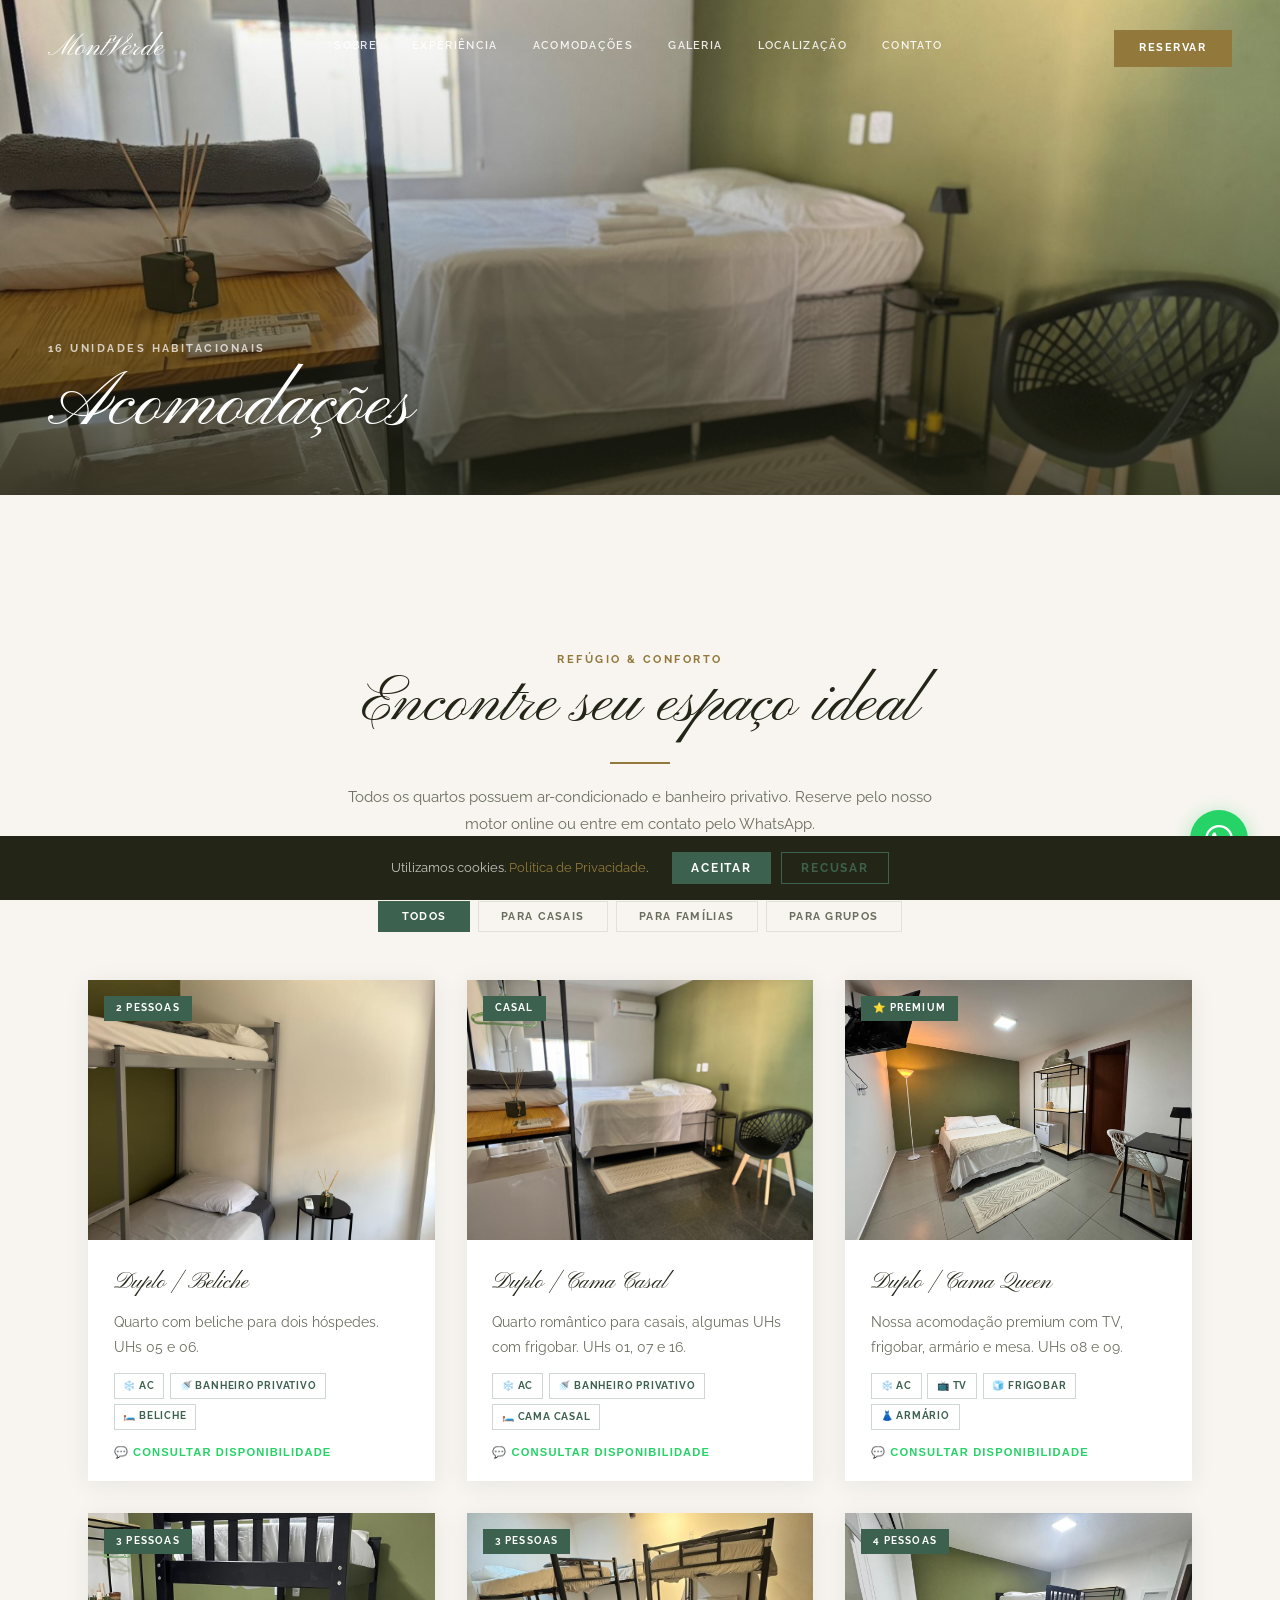
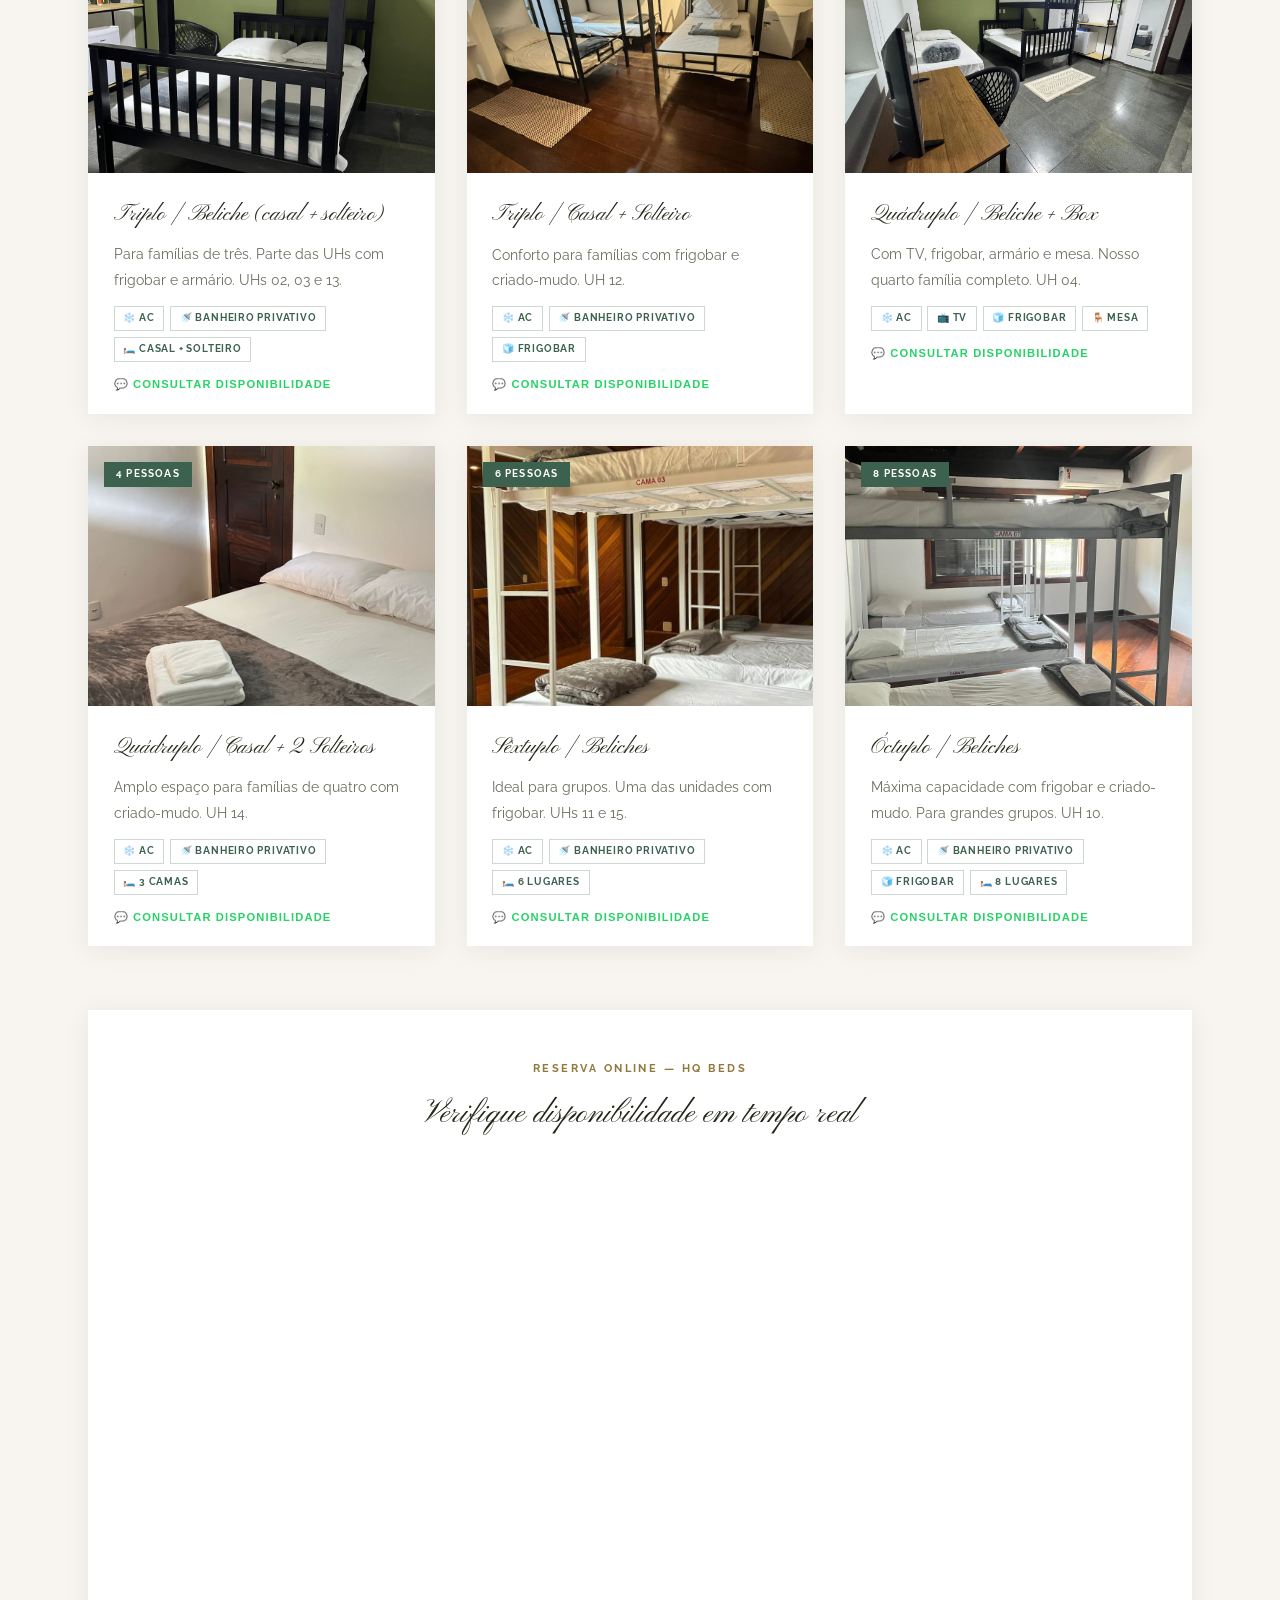
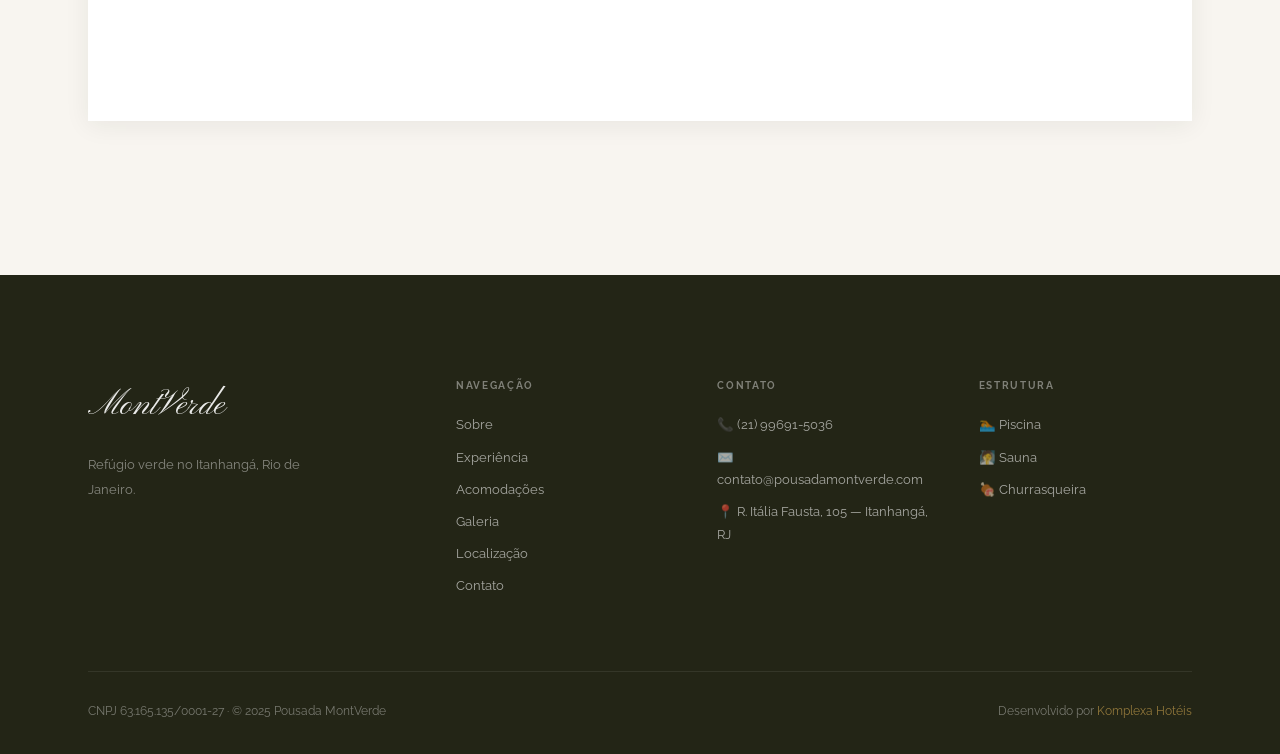
==== acomodacoes/index.html @ 10636550 "Add files via upload" ====
<!DOCTYPE html>
<html lang="pt-BR">
<head>
<meta charset="UTF-8">
<meta name="viewport" content="width=device-width, initial-scale=1.0">
<title>Acomodações — Pousada MontVerde | Itanhangá, Rio de Janeiro</title>
<meta name="description" content="16 unidades habitacionais na Pousada MontVerde: quartos para casais, famílias e grupos no Itanhangá, Rio de Janeiro.">
<script>(function(w,d,s,l,i){w[l]=w[l]||[];w[l].push({'gtm.start':new Date().getTime(),event:'gtm.js'});var f=d.getElementsByTagName(s)[0],j=d.createElement(s),dl=l!='dataLayer'?'&l='+l:'';j.async=true;j.src='https://www.googletagmanager.com/gtm.js?id='+i+dl;f.parentNode.insertBefore(j,f);})(window,document,'script','dataLayer','GTM-MXDKKWH3');</script>
<link rel="preconnect" href="https://fonts.googleapis.com">
<link href="https://fonts.googleapis.com/css2?family=Pinyon+Script&family=Raleway:wght@300;400;500;600;700&display=swap" rel="stylesheet">
<link rel="stylesheet" href="../assets/css/style.css">
</head>
<body>
<noscript><iframe src="https://www.googletagmanager.com/ns.html?id=GTM-MXDKKWH3" height="0" width="0" style="display:none;visibility:hidden"></iframe></noscript>

<header class="hdr hero-mode" id="hdr">
  <div class="hdr-inner">
    <a href="../index.html" class="logo">MontVerde</a>
    <nav class="nav">
      <a href="../sobre/">Sobre</a>
      <a href="../experiencia/">Experiência</a>
      <a href="../acomodacoes/">Acomodações</a>
      <a href="../galeria/">Galeria</a>
      <a href="../localizacao/">Localização</a>
      <a href="../contato/">Contato</a>
    </nav>
    <a href="https://booking.hqbeds.com.br/montverde/rooms" class="hdr-btn">Reservar</a>
    <button class="ham" id="ham" aria-label="Menu" aria-expanded="false"><span></span><span></span><span></span></button>
  </div>
</header>
<div class="mobnav" id="mobnav">
  <a href="../sobre/" onclick="closeMob()">Sobre</a>
  <a href="../experiencia/" onclick="closeMob()">Experiência</a>
  <a href="../acomodacoes/" onclick="closeMob()">Acomodações</a>
  <a href="../galeria/" onclick="closeMob()">Galeria</a>
  <a href="../localizacao/" onclick="closeMob()">Localização</a>
  <a href="../contato/" onclick="closeMob()">Contato</a>
  <a href="https://booking.hqbeds.com.br/montverde/rooms" class="btn-gold" style="margin-top:1rem" onclick="closeMob()">Reservar Agora</a>
</div>

<div class="pg-hero">
  <img src="../assets/img/quartos/casal.jpg" alt="Acomodações Pousada MontVerde" fetchpriority="high" class="loaded">
  <div class="pg-hero-c">
    <span class="overline">16 Unidades Habitacionais</span>
    <h1>Acomodações</h1>
  </div>
</div>

<section>
  <div class="container">
    <div class="sec-head c">
      <p class="overline">Refúgio &amp; Conforto</p>
      <h2>Encontre seu espaço ideal</h2>
      <div class="divider cx"></div>
      <p>Todos os quartos possuem ar-condicionado e banheiro privativo. Reserve pelo nosso motor online ou entre em contato pelo WhatsApp.</p>
    </div>
    <div class="fbr">
      <button class="fbtn active" onclick="filterRooms('all',this)">Todos</button>
      <button class="fbtn" onclick="filterRooms('casal',this)">Para Casais</button>
      <button class="fbtn" onclick="filterRooms('familia',this)">Para Famílias</button>
      <button class="fbtn" onclick="filterRooms('grupo',this)">Para Grupos</button>
    </div>
    <div class="rm-g" id="roomsGrid">
      <div class="rc" data-type="casal">
        <div class="rc-img"><img src="../assets/img/quartos/beliche-duplo.jpg" alt="Duplo Beliche" loading="lazy"><div class="rc-tag">2 pessoas</div></div>
        <div class="rc-b"><h3>Duplo | Beliche</h3><p>Quarto com beliche para dois hóspedes. UHs 05 e 06.</p><div class="rc-feats"><span class="rc-feat">❄️ AC</span><span class="rc-feat">🚿 Banheiro privativo</span><span class="rc-feat">🛏️ Beliche</span></div><button class="rc-wa" onclick="openWAModal('Duplo Beliche')">💬 Consultar disponibilidade</button></div>
      </div>
      <div class="rc" data-type="casal">
        <div class="rc-img"><img src="../assets/img/quartos/casal.jpg" alt="Duplo Casal" loading="lazy"><div class="rc-tag">Casal</div></div>
        <div class="rc-b"><h3>Duplo | Cama Casal</h3><p>Quarto romântico para casais, algumas UHs com frigobar. UHs 01, 07 e 16.</p><div class="rc-feats"><span class="rc-feat">❄️ AC</span><span class="rc-feat">🚿 Banheiro privativo</span><span class="rc-feat">🛏️ Cama casal</span></div><button class="rc-wa" onclick="openWAModal('Duplo Casal')">💬 Consultar disponibilidade</button></div>
      </div>
      <div class="rc" data-type="casal">
        <div class="rc-img"><img src="../assets/img/quartos/queen.jpg" alt="Duplo Queen" loading="lazy"><div class="rc-tag">⭐ Premium</div></div>
        <div class="rc-b"><h3>Duplo | Cama Queen</h3><p>Nossa acomodação premium com TV, frigobar, armário e mesa. UHs 08 e 09.</p><div class="rc-feats"><span class="rc-feat">❄️ AC</span><span class="rc-feat">📺 TV</span><span class="rc-feat">🧊 Frigobar</span><span class="rc-feat">👗 Armário</span></div><button class="rc-wa" onclick="openWAModal('Duplo Queen')">💬 Consultar disponibilidade</button></div>
      </div>
      <div class="rc" data-type="familia">
        <div class="rc-img"><img src="../assets/img/quartos/triplo-beliche.jpg" alt="Triplo Beliche" loading="lazy"><div class="rc-tag">3 pessoas</div></div>
        <div class="rc-b"><h3>Triplo | Beliche (casal + solteiro)</h3><p>Para famílias de três. Parte das UHs com frigobar e armário. UHs 02, 03 e 13.</p><div class="rc-feats"><span class="rc-feat">❄️ AC</span><span class="rc-feat">🚿 Banheiro privativo</span><span class="rc-feat">🛏️ Casal + solteiro</span></div><button class="rc-wa" onclick="openWAModal('Triplo Beliche')">💬 Consultar disponibilidade</button></div>
      </div>
      <div class="rc" data-type="familia">
        <div class="rc-img"><img src="../assets/img/quartos/triplo-casal.jpg" alt="Triplo Casal" loading="lazy"><div class="rc-tag">3 pessoas</div></div>
        <div class="rc-b"><h3>Triplo | Casal + Solteiro</h3><p>Conforto para famílias com frigobar e criado-mudo. UH 12.</p><div class="rc-feats"><span class="rc-feat">❄️ AC</span><span class="rc-feat">🚿 Banheiro privativo</span><span class="rc-feat">🧊 Frigobar</span></div><button class="rc-wa" onclick="openWAModal('Triplo Casal + Solteiro')">💬 Consultar disponibilidade</button></div>
      </div>
      <div class="rc" data-type="familia">
        <div class="rc-img"><img src="../assets/img/quartos/quadruplo-beliche.jpg" alt="Quádruplo Beliche" loading="lazy"><div class="rc-tag">4 pessoas</div></div>
        <div class="rc-b"><h3>Quádruplo | Beliche + Box</h3><p>Com TV, frigobar, armário e mesa. Nosso quarto família completo. UH 04.</p><div class="rc-feats"><span class="rc-feat">❄️ AC</span><span class="rc-feat">📺 TV</span><span class="rc-feat">🧊 Frigobar</span><span class="rc-feat">🪑 Mesa</span></div><button class="rc-wa" onclick="openWAModal('Quádruplo Beliche')">💬 Consultar disponibilidade</button></div>
      </div>
      <div class="rc" data-type="familia">
        <div class="rc-img"><img src="../assets/img/quartos/quadruplo-casal.jpg" alt="Quádruplo Casal" loading="lazy"><div class="rc-tag">4 pessoas</div></div>
        <div class="rc-b"><h3>Quádruplo | Casal + 2 Solteiros</h3><p>Amplo espaço para famílias de quatro com criado-mudo. UH 14.</p><div class="rc-feats"><span class="rc-feat">❄️ AC</span><span class="rc-feat">🚿 Banheiro privativo</span><span class="rc-feat">🛏️ 3 camas</span></div><button class="rc-wa" onclick="openWAModal('Quádruplo 4')">💬 Consultar disponibilidade</button></div>
      </div>
      <div class="rc" data-type="grupo">
        <div class="rc-img"><img src="../assets/img/quartos/sextuplo.jpg" alt="Sêxtuplo" loading="lazy"><div class="rc-tag">6 pessoas</div></div>
        <div class="rc-b"><h3>Sêxtuplo | Beliches</h3><p>Ideal para grupos. Uma das unidades com frigobar. UHs 11 e 15.</p><div class="rc-feats"><span class="rc-feat">❄️ AC</span><span class="rc-feat">🚿 Banheiro privativo</span><span class="rc-feat">🛏️ 6 lugares</span></div><button class="rc-wa" onclick="openWAModal('Sêxtuplo')">💬 Consultar disponibilidade</button></div>
      </div>
      <div class="rc" data-type="grupo">
        <div class="rc-img"><img src="../assets/img/quartos/octuplo.jpg" alt="Óctuplo" loading="lazy"><div class="rc-tag">8 pessoas</div></div>
        <div class="rc-b"><h3>Óctuplo | Beliches</h3><p>Máxima capacidade com frigobar e criado-mudo. Para grandes grupos. UH 10.</p><div class="rc-feats"><span class="rc-feat">❄️ AC</span><span class="rc-feat">🚿 Banheiro privativo</span><span class="rc-feat">🧊 Frigobar</span><span class="rc-feat">🛏️ 8 lugares</span></div><button class="rc-wa" onclick="openWAModal('Óctuplo')">💬 Consultar disponibilidade</button></div>
      </div>
    </div>

    <div style="text-align:center;margin-top:4rem;padding:3rem;background:var(--surface);box-shadow:var(--shadow)">
      <p class="overline" style="text-align:center;display:block;margin:0 auto;text-align:center;display:block">Reserva Online — HQ Beds</p>
      <h3 style="margin:.5rem 0 2rem;text-align:center">Verifique disponibilidade em tempo real</h3>
      <div style="display:flex;justify-content:center">
        <iframe src="https://admin.hqbeds.com.br/pt-br/hqb/2GLZMRDyqY/widget2?width=265&use_fluid_width=0&body_color=FFFFFF&body_text_color=000000&button_color=3c614f&button_text_color=ffffff" style="width:265px;height:500px;border:0" frameborder="0" title="HQ Beds"></iframe>
      </div>
    </div>
  </div>
</section>

<footer>
  <div class="container">
    <div class="ft-grid">
      <div class="ft-brand"><span class="logo">MontVerde</span><p>Refúgio verde no Itanhangá, Rio de Janeiro.</p></div>
      <div class="ft-col"><h4>Navegação</h4><a href="../sobre/">Sobre</a>
      <a href="../experiencia/">Experiência</a><a href="../acomodacoes/">Acomodações</a><a href="../galeria/">Galeria</a><a href="../localizacao/">Localização</a><a href="../contato/">Contato</a></div>
      <div class="ft-col"><h4>Contato</h4><span>📞 (21) 99691-5036</span><span>✉️ contato@pousadamontverde.com</span><span>📍 R. Itália Fausta, 105 — Itanhangá, RJ</span></div>
      <div class="ft-col"><h4>Estrutura</h4><span>🏊 Piscina</span><span>🧖 Sauna</span><span>🍖 Churrasqueira</span></div>
    </div>
    <div class="ft-bottom">
      <p>CNPJ 63.165.135/0001-27 · © 2025 Pousada MontVerde</p>
      <p>Desenvolvido por <a href="#" target="_blank">Komplexa Hotéis</a></p>
    </div>
  </div>
</footer>

<button class="wa-btn" onclick="openWAModal()" aria-label="WhatsApp"><svg viewBox="0 0 24 24"><path d="M17.472 14.382c-.297-.149-1.758-.867-2.03-.967-.273-.099-.471-.148-.67.15-.197.297-.767.966-.94 1.164-.173.199-.347.223-.644.075-.297-.15-1.255-.463-2.39-1.475-.883-.788-1.48-1.761-1.653-2.059-.173-.297-.018-.458.13-.606.134-.133.298-.347.446-.52.149-.174.198-.298.298-.497.099-.198.05-.371-.025-.52-.075-.149-.669-1.612-.916-2.207-.242-.579-.487-.5-.669-.51-.173-.008-.371-.01-.57-.01-.198 0-.52.074-.792.372-.272.297-1.04 1.016-1.04 2.479 0 1.462 1.065 2.875 1.213 3.074.149.198 2.096 3.2 5.077 4.487.709.306 1.262.489 1.694.625.712.227 1.36.195 1.871.118.571-.085 1.758-.719 2.006-1.413.248-.694.248-1.289.173-1.413-.074-.124-.272-.198-.57-.347m-5.421 7.403h-.004a9.87 9.87 0 01-5.031-1.378l-.361-.214-3.741.982.998-3.648-.235-.374a9.86 9.86 0 01-1.51-5.26c.001-5.45 4.436-9.884 9.888-9.884 2.64 0 5.122 1.03 6.988 2.898a9.825 9.825 0 012.893 6.994c-.003 5.45-4.437 9.884-9.885 9.884m8.413-18.297A11.815 11.815 0 0012.05 0C5.495 0 .16 5.335.157 11.892c0 2.096.547 4.142 1.588 5.945L.057 24l6.305-1.654a11.882 11.882 0 005.683 1.448h.005c6.554 0 11.89-5.335 11.893-11.893a11.821 11.821 0 00-3.48-8.413z"/></svg></button>
<div class="wa-modal" id="waModal">
  <div class="wa-box">
    <div class="wa-box-hdr"><h4>💬 Consultar Quarto</h4><button class="wa-close" onclick="closeWAModal()">×</button></div>
    <form onsubmit="submitWAForm(event)">
      <input type="hidden" id="wa-contexto" value="">
      <div class="fg"><label>Seu nome *</label><input type="text" id="wa-nome" placeholder="Seu nome" required></div>
      <div class="fg"><label>Telefone *</label><input type="tel" id="wa-tel" placeholder="(21) 99999-9999" required></div>
      <div class="fg"><label>E-mail</label><input type="email" id="wa-email" placeholder="seu@email.com"></div>
      <div class="fg"><label>Check-in</label><input type="date" id="wa-checkin"></div>
      <div class="fg"><label>Check-out</label><input type="date" id="wa-checkout"></div>
      <button type="submit" class="wa-submit">Abrir WhatsApp →</button>
    </form>
  </div>
</div>
<div class="discount-popup" id="discountPopup">
  <div class="dp-box">
    <button class="dp-close" onclick="closePopup()">×</button>
    <div class="dp-content">
      <p class="overline">Oferta exclusiva</p>
      <h3>Reserve direto e<br><span class="dp-highlight">economize mais</span></h3>
      <p class="dp-sub">Deixe seu contato e receba condições especiais.</p>
      <form onsubmit="submitPopup(event)">
        <div class="dp-field"><input type="text" id="popup-nome" placeholder="Seu nome" required></div>
        <div class="dp-field"><input type="email" id="popup-email" placeholder="Seu e-mail" required></div>
        <button type="submit" class="dp-btn">Quero as condições especiais →</button>
      </form>
      <p class="dp-disclaimer">Sem spam. <a href="#">Política de Privacidade</a>.</p>
    </div>
    <div class="dp-img"><img src="../assets/img/hero/fachada.jpg" alt="MontVerde" class="loaded"><div class="dp-img-ov"></div></div>
  </div>
</div>
<div class="ck" id="cookieBanner">
  <div class="ck-in">
    <p>Utilizamos cookies. <a href="#">Política de Privacidade</a>.</p>
    <div style="display:flex;gap:.6rem;flex-shrink:0">
      <button class="btn-green" style="font-size:.72rem;padding:.5rem 1.2rem" onclick="acceptCookies()">Aceitar</button>
      <button class="btn-outline" style="font-size:.72rem;padding:.5rem 1.2rem" onclick="declineCookies()">Recusar</button>
    </div>
  </div>
</div>
<script src="../assets/js/main.js"></script>
</body>
</html>
---- assets/css/style.css ----
/* ============================================================
   POUSADA MONTVERDE — style.css
   Gerado pela skill hotel-boutique-site | Komplexa Hotéis
   ============================================================ */

/* ── RESET ── */
*, *::before, *::after { margin: 0; padding: 0; box-sizing: border-box; }
html { scroll-behavior: auto; }
body {
  background: var(--bg); color: var(--text);
  font-family: var(--font-body); overflow-x: hidden;
  -webkit-font-smoothing: antialiased; line-height: 1.7;
}
img, video { max-width: 100%; display: block; object-fit: cover; }
a { color: inherit; text-decoration: none; }
button { cursor: pointer; }

/* ── TOKENS ── */
:root {
  --accent:       #3c614f;
  --accent-hover: #2d4e3d;
  --accent-rgb:   60, 97, 79;
  --accent-soft:  rgba(60,97,79,.08);
  --cta:          #92783b;
  --cta-hover:    #7a6430;
  --cta-rgb:      146,120,59;
  --bg:           #f8f5f0;
  --bg-rgb:       248,245,240;
  --surface:      #ffffff;
  --surface-light:#f0ede7;
  --text:         #232516;
  --text-muted:   #6b6e5e;
  --border:       rgba(60,97,79,.13);
  --shadow:       0 4px 24px rgba(35,37,22,.07);
  --shadow-lg:    0 12px 48px rgba(35,37,22,.13);
  --hero-overlay: linear-gradient(to bottom,rgba(35,37,22,.28) 0%,rgba(35,37,22,.05) 40%,rgba(35,37,22,.58) 100%);
  --font-display: 'Pinyon Script', cursive;
  --font-body:    'Raleway', sans-serif;
  --space-xs: clamp(.5rem,1vw,.75rem);
  --space-sm: clamp(1rem,2vw,1.5rem);
  --space-md: clamp(2rem,4vw,3rem);
  --space-lg: clamp(4rem,8vw,6rem);
  --space-xl: clamp(6rem,12vw,10rem);
  --space-xxl:clamp(8rem,15vw,14rem);
  --ease: cubic-bezier(.25,.46,.45,.94);
}

/* ── TIPOGRAFIA ── */
h1 { font-family:var(--font-display); font-size:clamp(3rem,8vw,7rem); font-weight:400; line-height:1.05; }
h2 { font-family:var(--font-display); font-size:clamp(2.2rem,5vw,4rem); font-weight:400; line-height:1.15; }
h3 { font-family:var(--font-display); font-size:clamp(1.4rem,2.5vw,2rem); font-weight:400; }
h4 { font-family:var(--font-body); font-size:.85rem; font-weight:700; letter-spacing:.06em; text-transform:uppercase; }
.overline { font-family:var(--font-body); font-size:.7rem; letter-spacing:.22em; text-transform:uppercase; color:var(--cta); font-weight:700; }
p { font-size:clamp(.92rem,1.1vw,1.04rem); line-height:1.85; color:var(--text-muted); max-width:65ch; }

/* ── LAYOUT ── */
section { padding:var(--space-xl) 0; }
.container { max-width:1200px; margin:0 auto; padding:0 clamp(1.5rem,4vw,3rem); }
.sec-head { margin-bottom:clamp(2.5rem,5vw,4rem); }
.sec-head.c { text-align:center; }
.sec-head.c p { margin:0 auto; }

/* ── DIVIDERS ── */
.divider { width:60px; height:1.5px; background:var(--cta); transform-origin:left center; }
.divider.cx { margin:1.2rem auto; transform-origin:center; }

/* ── LAZY LOAD ── */
img { opacity:0; transition:opacity .6s ease; }
img.loaded { opacity:1; }

/* ── PLACEHOLDER QUANDO SEM FOTO ── */
.hero-bg img { background:linear-gradient(160deg,#232516 0%,#3c614f 100%); }
.pg-hero > img { background:linear-gradient(160deg,#232516 0%,#3c614f 60%); }
.ab-img img,.sobre-img-big img,.sobre-img-sm img,.rc-img img,.rp-c img,.gi img,.dp-img img { background:var(--surface-light); }

/* ── BOTÕES ── */
.btn-primary { display:inline-block; background:var(--accent); color:#fff; padding:.85rem 2.2rem; font-family:var(--font-body); font-size:.7rem; letter-spacing:.18em; text-transform:uppercase; font-weight:700; transition:background .3s; border:none; }
.btn-primary:hover { background:var(--accent-hover); }
.btn-gold { display:inline-block; background:var(--cta); color:#fff; padding:.85rem 2.2rem; font-family:var(--font-body); font-size:.7rem; letter-spacing:.18em; text-transform:uppercase; font-weight:700; transition:background .3s; border:none; }
.btn-gold:hover { background:var(--cta-hover); }
.btn-green { display:inline-block; background:var(--accent); color:#fff; padding:.75rem 2rem; font-family:var(--font-body); font-size:.7rem; letter-spacing:.16em; text-transform:uppercase; font-weight:700; transition:background .3s; border:none; }
.btn-green:hover { background:var(--accent-hover); }
.btn-outline { display:inline-block; background:transparent; color:var(--accent); padding:.75rem 2rem; font-family:var(--font-body); font-size:.7rem; letter-spacing:.16em; text-transform:uppercase; font-weight:700; border:1.5px solid var(--accent); transition:all .3s; }
.btn-outline:hover { background:var(--accent); color:#fff; }
.btn-outline-w { display:inline-block; background:transparent; color:#fff; padding:.85rem 2.2rem; font-family:var(--font-body); font-size:.7rem; letter-spacing:.18em; text-transform:uppercase; font-weight:700; border:1.5px solid rgba(255,255,255,.7); transition:all .3s; }
.btn-outline-w:hover { background:#fff; color:var(--accent); }

/* ── HEADER ── */
.hdr { position:fixed; top:0; left:0; right:0; z-index:1000; padding:1.5rem 0; transition:all .4s var(--ease); }
.hdr.hero-mode { background:transparent; }
.hdr.solid { background:rgba(var(--bg-rgb),.97); backdrop-filter:blur(20px); padding:.9rem 0; box-shadow:0 1px 0 var(--border); }
.hdr-inner { max-width:1400px; margin:0 auto; padding:0 clamp(1.5rem,4vw,3rem); display:flex; align-items:center; justify-content:space-between; }
.logo { font-family:var(--font-display); font-size:1.8rem; font-weight:400; color:#fff; transition:color .4s; }
.hdr.solid .logo { color:var(--accent); }
.nav { display:flex; gap:2.2rem; }
.nav a { font-family:var(--font-body); font-size:.68rem; letter-spacing:.12em; text-transform:uppercase; font-weight:600; color:rgba(255,255,255,.88); position:relative; padding-bottom:4px; transition:color .3s; }
.hdr.solid .nav a { color:var(--text); }
.nav a::after { content:''; position:absolute; bottom:0; left:0; width:0; height:1px; background:var(--cta); transition:width .3s; }
.nav a:hover::after { width:100%; }
.hdr-btn { background:var(--cta); color:#fff; border:none; padding:.6rem 1.6rem; font-family:var(--font-body); font-size:.68rem; letter-spacing:.14em; text-transform:uppercase; font-weight:700; cursor:pointer; transition:background .3s; text-decoration:none; display:inline-block; }
.hdr-btn:hover { background:var(--cta-hover); }
.ham { display:none; flex-direction:column; gap:5px; background:none; border:none; cursor:pointer; padding:.5rem; }
.ham span { width:26px; height:1.5px; background:#fff; transition:all .3s; }
.hdr.solid .ham span { background:var(--text); }
.ham.open span:nth-child(1) { transform:rotate(45deg) translate(5px,4px); }
.ham.open span:nth-child(2) { opacity:0; }
.ham.open span:nth-child(3) { transform:rotate(-45deg) translate(5px,-4px); }
.mobnav { position:fixed; inset:0; z-index:999; background:var(--bg); display:flex; flex-direction:column; align-items:center; justify-content:center; gap:1.8rem; opacity:0; visibility:hidden; transition:all .4s var(--ease); padding:2rem; }
.mobnav.open { opacity:1; visibility:visible; }
.mobnav a { font-family:var(--font-display); font-size:clamp(1.8rem,5vw,2.8rem); color:var(--text); transition:color .2s; }
.mobnav a:hover { color:var(--accent); }
.mobnav .btn-gold { font-family:var(--font-body)!important; font-size:.75rem!important; letter-spacing:.18em!important; padding:.85rem 2rem!important; }

/* ── HERO ── */
.hero { position:relative; height:100vh; min-height:620px; display:flex; align-items:center; overflow:hidden; }
.hero-bg { position:absolute; inset:0; }
.hero-bg img { width:100%; height:115%; object-fit:cover; }
.hero-ov { position:absolute; inset:0; background:var(--hero-overlay); }
.hero-c { position:relative; z-index:2; color:#fff; text-align:center; width:100%; padding:0 clamp(1.5rem,4vw,3rem); padding-top:80px; }
.hero-c p { margin:0 auto; text-align:center; }
.hero-c h1 { color:#fff; }
.hero-tag { font-family:var(--font-body); font-size:clamp(1rem,1.5vw,1.2rem); color:rgba(255,255,255,.88); letter-spacing:.04em; margin-bottom:2.5rem; font-weight:300; }
.hero-ctas { display:flex; gap:1.2rem; justify-content:center; flex-wrap:wrap; margin-bottom:2.5rem; }
.scroll-hint { position:absolute; bottom:2.5rem; left:50%; transform:translateX(-50%); display:flex; flex-direction:column; align-items:center; gap:.5rem; z-index:2; }
.scroll-hint span { font-family:var(--font-body); font-size:.62rem; letter-spacing:.2em; text-transform:uppercase; color:rgba(255,255,255,.55); }
.scl { width:1px; height:50px; background:linear-gradient(to bottom,rgba(255,255,255,.5),transparent); animation:scrollPulse 1.8s ease-in-out infinite; }
@keyframes scrollPulse { 0%,100%{opacity:.3} 50%{opacity:1} }

/* HQ Beds booking widget wrapper */
.hqbeds-wrap { background:rgba(248,245,240,.97); padding:1rem 1.5rem; max-width:380px; margin:0 auto; box-shadow:0 8px 32px rgba(0,0,0,.22); display:flex; justify-content:center; align-items:center; }

/* ── STRIP ── */
.strip { background:var(--accent); padding:clamp(2.5rem,5vw,4rem) 0; }
.strip-g { display:grid; grid-template-columns:repeat(4,1fr); gap:2rem; text-align:center; }
.strip-i { padding:1rem; }
.s-icon { font-size:2rem; margin-bottom:.8rem; }
.strip-i h4 { color:#fff; font-size:.78rem; letter-spacing:.1em; margin-bottom:.4rem; }
.strip-i p { color:rgba(255,255,255,.72); font-size:.8rem; max-width:100%; line-height:1.65; }

/* ── SOBRE PREVIEW ── */
.ab-grid { display:grid; grid-template-columns:1fr 1fr; gap:clamp(3rem,6vw,6rem); align-items:center; }
.ab-img { position:relative; overflow:hidden; aspect-ratio:4/5; }
.ab-img img { width:100%; height:100%; object-fit:cover; }
.ab-txt { display:flex; flex-direction:column; gap:.9rem; }
.ab-txt h2 { margin:.4rem 0; }
.badges { display:flex; flex-wrap:wrap; gap:.5rem; margin-top:.4rem; }
.badge { display:inline-block; padding:.3rem .85rem; border:1px solid var(--border); font-size:.66rem; letter-spacing:.1em; text-transform:uppercase; color:var(--accent); font-weight:700; }

/* ── QUARTOS PREVIEW ── */
.rp-g { display:grid; grid-template-columns:repeat(3,1fr); gap:1.5rem; margin-top:clamp(2.5rem,5vw,4rem); }
.rp-c { position:relative; overflow:hidden; aspect-ratio:3/4; display:block; }
.rp-c img { width:100%; height:100%; object-fit:cover; transition:transform .7s var(--ease); }
.rp-c:hover img { transform:scale(1.07); }
.rp-info { position:absolute; bottom:0; left:0; right:0; padding:2.5rem 1.4rem 1.4rem; background:linear-gradient(to top,rgba(35,37,22,.78),transparent); color:#fff; }
.rp-info h3 { color:#fff; margin-bottom:.2rem; }
.rp-info span { font-size:.68rem; letter-spacing:.12em; text-transform:uppercase; color:rgba(255,255,255,.72); }

/* ── PAGE HERO (subpáginas) ── */
.pg-hero { position:relative; height:55vh; min-height:380px; display:flex; align-items:flex-end; overflow:hidden; }
.pg-hero > img { position:absolute; inset:0; width:100%; height:115%; object-fit:cover; }
.pg-hero::after { content:''; position:absolute; inset:0; background:linear-gradient(to top,rgba(35,37,22,.72) 0%,rgba(35,37,22,.18) 60%,transparent 100%); }
.pg-hero-c { position:relative; z-index:2; color:#fff; padding:3rem clamp(1.5rem,4vw,3rem); max-width:1400px; margin:0 auto; width:100%; }
.pg-hero-c .overline { color:rgba(255,255,255,.72); margin-bottom:.5rem; display:block; }
.pg-hero-c h1 { font-size:clamp(2.5rem,6vw,5rem); color:#fff; }

/* ── ACOMODAÇÕES ── */
.fbr { display:flex; gap:.5rem; flex-wrap:wrap; margin-bottom:3rem; justify-content:center; }
.fbtn { background:transparent; border:1.5px solid var(--border); padding:.5rem 1.4rem; font-family:var(--font-body); font-size:.68rem; letter-spacing:.12em; text-transform:uppercase; font-weight:700; color:var(--text-muted); cursor:pointer; transition:all .3s; }
.fbtn:hover,.fbtn.active { background:var(--accent); border-color:var(--accent); color:#fff; }
.rm-g { display:grid; grid-template-columns:repeat(3,1fr); gap:2rem; }
.rc { background:var(--surface); box-shadow:var(--shadow); overflow:hidden; transition:transform .4s var(--ease),box-shadow .4s; }
.rc:hover { transform:translateY(-6px); box-shadow:var(--shadow-lg); }
.rc-img { position:relative; overflow:hidden; aspect-ratio:4/3; }
.rc-img img { width:100%; height:100%; object-fit:cover; transition:transform .6s var(--ease); }
.rc:hover .rc-img img { transform:scale(1.06); }
.rc-tag { position:absolute; top:1rem; left:1rem; background:var(--accent); color:#fff; padding:.25rem .75rem; font-size:.62rem; letter-spacing:.12em; text-transform:uppercase; font-weight:700; }
.rc-b { padding:1.4rem 1.6rem; }
.rc-b h3 { font-size:clamp(1rem,1.8vw,1.5rem); margin-bottom:.5rem; }
.rc-b p { font-size:.86rem; margin-bottom:.8rem; max-width:100%; }
.rc-feats { display:flex; flex-wrap:wrap; gap:.35rem; margin-bottom:1rem; }
.rc-feat { font-size:.62rem; letter-spacing:.08em; text-transform:uppercase; font-weight:700; color:var(--accent); padding:.2rem .55rem; border:1px solid rgba(var(--accent-rgb),.25); }
.rc-wa { display:flex; align-items:center; gap:.5rem; color:#25D366; font-size:.7rem; letter-spacing:.1em; text-transform:uppercase; font-weight:700; cursor:pointer; background:none; border:none; transition:opacity .2s; margin-top:.5rem; }
.rc-wa:hover { opacity:.75; }

/* ── GALERIA ── */
.gal-g { display:grid; grid-template-columns:repeat(4,1fr); gap:.8rem; }
.gi { overflow:hidden; aspect-ratio:1; cursor:pointer; }
.gi.tall { grid-row:span 2; aspect-ratio:auto; }
.gi img { width:100%; height:100%; object-fit:cover; transition:transform .6s var(--ease); }
.gi:hover img { transform:scale(1.06); }
#lb { position:fixed; inset:0; z-index:9999; background:rgba(0,0,0,.95); display:flex; align-items:center; justify-content:center; opacity:0; visibility:hidden; transition:all .35s var(--ease); }
#lb.open { opacity:1; visibility:visible; }
#lbImg { max-width:90vw; max-height:85vh; object-fit:contain; opacity:1; }
.lb-close { position:absolute; top:1.5rem; right:1.5rem; background:none; border:none; color:#fff; font-size:2rem; cursor:pointer; opacity:.7; transition:opacity .2s; }
.lb-close:hover { opacity:1; }
.lb-nav { position:absolute; top:50%; transform:translateY(-50%); background:rgba(255,255,255,.1); border:none; color:#fff; width:50px; height:50px; font-size:1.5rem; cursor:pointer; display:flex; align-items:center; justify-content:center; transition:background .2s; }
.lb-nav:hover { background:rgba(255,255,255,.2); }
.lb-prev { left:1rem; }
.lb-next { right:1rem; }
#lbCnt { position:absolute; bottom:1.5rem; left:50%; transform:translateX(-50%); color:rgba(255,255,255,.55); font-size:.75rem; letter-spacing:.1em; }

/* ── LOCALIZAÇÃO ── */
.map-wrap { width:100%; height:460px; overflow:hidden; }
.map-wrap iframe { width:100%; height:100%; border:0; }
.loc-grid { display:grid; grid-template-columns:1fr 1fr; gap:clamp(3rem,6vw,5rem); align-items:start; }
.atrac-list { display:flex; flex-direction:column; gap:.8rem; margin-top:1.5rem; }
.atrac-item { display:flex; align-items:center; gap:1rem; padding:.8rem 1rem; background:var(--surface); box-shadow:var(--shadow); border-left:3px solid var(--cta); }
.atrac-icon { font-size:1.4rem; flex-shrink:0; }
.atrac-info h4 { font-size:.78rem; color:var(--text); margin-bottom:.1rem; }
.atrac-info p { font-size:.78rem; max-width:100%; margin:0; }

/* ── CONTATO ── */
.ct-grid { display:grid; grid-template-columns:1fr 1.2fr; gap:clamp(3rem,6vw,5rem); align-items:start; }
.ct-info { display:flex; flex-direction:column; gap:1.5rem; }
.ct-block { display:flex; gap:1rem; align-items:flex-start; }
.ct-block-icon { width:44px; height:44px; border-radius:50%; background:var(--accent-soft); display:flex; align-items:center; justify-content:center; font-size:1.2rem; flex-shrink:0; margin-top:.2rem; }
.ct-block-txt h4 { font-size:.75rem; color:var(--text); margin-bottom:.3rem; }
.ct-block-txt p { font-size:.88rem; max-width:100%; margin:0; }
.ct-form { background:var(--surface); padding:2.5rem; box-shadow:var(--shadow); }
.fg { display:flex; flex-direction:column; gap:.4rem; margin-bottom:1.2rem; }
.fg label { font-family:var(--font-body); font-size:.65rem; letter-spacing:.12em; text-transform:uppercase; font-weight:700; color:var(--text-muted); }
.fg input,.fg select,.fg textarea { background:var(--bg); border:1px solid var(--border); color:var(--text); padding:.75rem 1rem; font-family:var(--font-body); font-size:.9rem; outline:none; transition:border-color .3s; width:100%; }
.fg input:focus,.fg select:focus,.fg textarea:focus { border-color:var(--accent); }
.fg textarea { resize:vertical; }
.ok-msg { display:none; text-align:center; color:var(--accent); font-weight:700; font-size:.9rem; padding:1rem; }
.ok-msg.show { display:block; }

/* ── SOBRE PAGE ── */
.sobre-hero-txt { display:grid; grid-template-columns:1fr 1fr; gap:clamp(3rem,6vw,6rem); align-items:center; }
.sobre-imgs { display:grid; grid-template-columns:1fr 1fr; gap:1rem; margin-top:clamp(4rem,8vw,7rem); }
.sobre-img-big { grid-column:span 2; aspect-ratio:16/7; overflow:hidden; }
.sobre-img-big img { width:100%; height:100%; object-fit:cover; }
.sobre-img-sm { aspect-ratio:1; overflow:hidden; }
.sobre-img-sm img { width:100%; height:100%; object-fit:cover; }
.dif-g { display:grid; grid-template-columns:repeat(3,1fr); gap:2rem; margin-top:3rem; }
.dif-c { background:var(--surface); padding:2rem; box-shadow:var(--shadow); border-top:3px solid var(--accent); text-align:center; }
.dif-icon { font-size:2.5rem; margin-bottom:1rem; }
.dif-c h4 { margin-bottom:.6rem; }
.dif-c p { font-size:.86rem; max-width:100%; }

/* ── WHATSAPP ── */
.wa-btn { position:fixed; bottom:2rem; right:2rem; z-index:8000; width:58px; height:58px; border-radius:50%; background:#25D366; color:#fff; border:none; display:flex; align-items:center; justify-content:center; box-shadow:0 4px 20px rgba(37,211,102,.4); cursor:pointer; transition:transform .3s var(--ease); }
.wa-btn:hover { transform:scale(1.1); }
.wa-btn svg { width:28px; height:28px; fill:#fff; }
.wa-modal { display:none; position:fixed; inset:0; z-index:9500; }
.wa-modal.open { display:flex; align-items:flex-end; justify-content:flex-end; padding:0 2rem 5.5rem 2rem; }
/* .wa-box e .wa-modal-box são equivalentes — suporte aos dois nomes */
.wa-box,
.wa-modal-box { background:var(--surface); width:320px; padding:1.8rem; box-shadow:0 12px 50px rgba(0,0,0,.18); border-top:3px solid #25D366; }
.wa-box-hdr,
.wa-modal-header { display:flex; justify-content:space-between; align-items:center; margin-bottom:1.2rem; gap:.8rem; }
.wa-box-hdr h4,
.wa-modal-header h4 { font-size:.74rem; letter-spacing:.1em; text-transform:uppercase; }
.wa-icon { width:36px; height:36px; border-radius:50%; background:#25D366; display:flex; align-items:center; justify-content:center; flex-shrink:0; }
.wa-modal-close { background:none; border:none; font-size:1.4rem; cursor:pointer; color:var(--text-muted); line-height:1; padding:0; margin-left:auto; }
.wa-form-body { display:flex; flex-direction:column; gap:.65rem; }
.wa-form-body .fg { display:flex; flex-direction:column; gap:.2rem; }
.wa-form-body label { font-size:.68rem; letter-spacing:.08em; text-transform:uppercase; font-weight:700; color:var(--text); }
.wa-form-body input { background:var(--surface-light); border:1px solid var(--border); color:var(--text); padding:.55rem .8rem; font-family:var(--font-body); font-size:.88rem; outline:none; transition:border-color .3s; width:100%; }
.wa-form-body input:focus { border-color:var(--accent); }
.wa-form-body .fg-row { display:grid; grid-template-columns:1fr 1fr; gap:.5rem; }
.wa-close { background:none; border:none; color:var(--text-muted); font-size:1.3rem; cursor:pointer; line-height:1; }
.wa-submit { width:100%; background:#25D366; color:#fff; border:none; padding:.85rem; font-family:var(--font-body); font-size:.7rem; letter-spacing:.14em; text-transform:uppercase; font-weight:700; cursor:pointer; transition:background .3s; margin-top:.6rem; }
.wa-submit:hover { background:#1da851; }

/* ── POPUP DESCONTO ── */
.discount-popup { position:fixed; inset:0; z-index:9800; background:rgba(0,0,0,.6); display:flex; align-items:center; justify-content:center; opacity:0; visibility:hidden; transition:all .4s var(--ease); padding:1rem; }
.discount-popup.open { opacity:1; visibility:visible; }
.dp-box { background:var(--bg); max-width:680px; width:100%; display:grid; grid-template-columns:1fr 1fr; overflow:hidden; position:relative; max-height:90vh; }
.dp-close { position:absolute; top:.8rem; right:.8rem; background:rgba(0,0,0,.3); border:none; color:#fff; width:30px; height:30px; border-radius:50%; cursor:pointer; font-size:1.2rem; display:flex; align-items:center; justify-content:center; z-index:2; transition:background .2s; }
.dp-close:hover { background:rgba(0,0,0,.5); }
.dp-content { padding:2.5rem 2rem; display:flex; flex-direction:column; justify-content:center; }
.dp-content h3 { font-family:var(--font-display); font-size:clamp(1.6rem,3vw,2.4rem); font-weight:400; line-height:1.2; margin:.5rem 0 .8rem; }
.dp-highlight { color:var(--cta); }
.dp-sub { font-size:.86rem; color:var(--text-muted); margin-bottom:1.5rem; max-width:100%; }
.dp-field { margin-bottom:.8rem; }
.dp-field input { width:100%; background:var(--surface); border:1px solid var(--border); color:var(--text); padding:.75rem 1rem; font-family:var(--font-body); font-size:.9rem; outline:none; transition:border-color .3s; }
.dp-field input:focus { border-color:var(--accent); }
.dp-btn { width:100%; background:var(--cta); color:#fff; border:none; padding:.85rem; font-family:var(--font-body); font-size:.7rem; letter-spacing:.15em; text-transform:uppercase; font-weight:700; cursor:pointer; transition:background .3s; }
.dp-btn:hover { background:var(--cta-hover); }
.dp-disclaimer { font-size:.68rem; color:var(--text-muted); margin-top:.7rem; max-width:100%; }
.dp-disclaimer a { color:var(--cta); }
.dp-img { position:relative; overflow:hidden; }
.dp-img img { width:100%; height:100%; object-fit:cover; }
.dp-img-ov { position:absolute; inset:0; background:linear-gradient(to right,rgba(0,0,0,.3),transparent); }
@media(max-width:600px){ .dp-box{grid-template-columns:1fr} .dp-img{display:none} }

/* ── COOKIE BANNER ── */
.ck { position:fixed; bottom:0; left:0; right:0; z-index:9000; background:var(--text); color:#fff; padding:1rem clamp(1.5rem,4vw,3rem); display:none!important; }
.ck.show { display:flex!important; }
.ck-in { display:flex; align-items:center; justify-content:space-between; gap:1.5rem; max-width:1400px; margin:0 auto; flex-wrap:wrap; }
.ck-in p { font-size:.8rem; color:rgba(255,255,255,.75); max-width:60ch; }
.ck-in a { color:var(--cta); }

/* ── FOOTER ── */
footer { background:var(--text); color:rgba(255,255,255,.8); padding:clamp(4rem,8vw,7rem) 0 2rem; }
.ft-grid { display:grid; grid-template-columns:1.5fr 1fr 1fr 1fr; gap:3rem; margin-bottom:4rem; }
.ft-brand .logo { font-size:2.2rem; color:rgba(255,255,255,.9); display:block; margin-bottom:1rem; }
.ft-brand p { font-size:.82rem; color:rgba(255,255,255,.45); max-width:28ch; }
.ft-social { display:flex; gap:.8rem; margin-top:1.5rem; }
.ft-social a { width:36px; height:36px; border-radius:50%; background:rgba(255,255,255,.08); display:flex; align-items:center; justify-content:center; color:rgba(255,255,255,.65); font-size:.9rem; transition:background .2s,color .2s; }
.ft-social a:hover { background:var(--cta); color:#fff; }
.ft-col h4 { font-size:.65rem; letter-spacing:.16em; text-transform:uppercase; color:rgba(255,255,255,.42); margin-bottom:1.2rem; font-family:var(--font-body); }
.ft-col a,.ft-col span { display:block; font-size:.83rem; color:rgba(255,255,255,.6); margin-bottom:.6rem; transition:color .2s; }
.ft-col a:hover { color:var(--cta); }
.ft-bottom { border-top:1px solid rgba(255,255,255,.08); padding-top:1.8rem; display:flex; justify-content:space-between; align-items:center; flex-wrap:wrap; gap:1rem; }
.ft-bottom p { font-size:.72rem; color:rgba(255,255,255,.38); max-width:none; }
.ft-bottom a { color:var(--cta); }

/* ── RESPONSIVE ── */
@media(max-width:1024px){
  .rm-g { grid-template-columns:repeat(2,1fr); }
  .ft-grid { grid-template-columns:1fr 1fr; }
  .gal-g { grid-template-columns:repeat(3,1fr); }
  .dif-g { grid-template-columns:1fr 1fr; }
  .strip-g { grid-template-columns:repeat(2,1fr); }
}
@media(max-width:768px){
  .nav { display:none; }
  .ham { display:flex; }
  .hdr-btn { display:none; }
  .ab-grid,.ct-grid,.loc-grid,.sobre-hero-txt { grid-template-columns:1fr; }
  .rp-g { grid-template-columns:1fr 1fr; }
  .rm-g { grid-template-columns:1fr; }
  .gal-g { grid-template-columns:repeat(2,1fr); }
  .dif-g { grid-template-columns:1fr; }
  .ft-grid { grid-template-columns:1fr; gap:2rem; }
  .sobre-imgs { grid-template-columns:1fr; }
  .sobre-img-big { grid-column:span 1; }
  /* hero widget no mobile */
  .hero-c { padding-top:100px; }
  .hero iframe { width:100%!important; max-width:320px; }
  /* wa modal full width */
  .wa-modal.open { padding:0 1rem 5rem 1rem; align-items:flex-end; justify-content:center; }
  .wa-box { width:100%!important; max-width:420px; }
  /* contact grid */
  .ct-form .fg-row { grid-template-columns:1fr; }
}
@media(max-width:480px){
  .rp-g { grid-template-columns:1fr; }
  .strip-g { grid-template-columns:1fr; }
  .hero-ctas { flex-direction:column; align-items:center; }
  .wa-btn { bottom:1.2rem; right:1.2rem; }
  .hero-c h1 { font-size:clamp(2.5rem,14vw,4.5rem); }
  .hero-tag { font-size:.9rem; }
  .strip-i { padding:.5rem; }
  section { padding:clamp(3rem,8vw,5rem) 0; }
  .ft-bottom { flex-direction:column; text-align:center; gap:.5rem; }
  .rc-b { padding:1rem 1.2rem; }
  .nearby-g { grid-template-columns:repeat(2,1fr)!important; }
  .nearby-item { padding:.9rem .8rem; }
  .wa-modal.open { padding:0 1rem 5rem 1rem; align-items:flex-end; justify-content:center; }
  .wa-box,.wa-modal-box { width:100%!important; max-width:420px; }
}
@media(prefers-reduced-motion:reduce){ *,*::before,*::after{animation-duration:.01ms!important;transition-duration:.01ms!important} }

/* ── NEARBY ATTRACTIONS GRID ── */
.nearby-g { display:grid; gap:1rem; margin-top:2rem; }
.nearby-item { display:flex; flex-direction:column; align-items:center; text-align:center; background:var(--surface); padding:1.2rem 1rem; box-shadow:var(--shadow); gap:.5rem; }
.ni-icon { font-size:1.8rem; }
.nearby-item span { font-size:.82rem; color:var(--text-muted); font-family:var(--font-body); font-weight:600; letter-spacing:.02em; }

/* ── HERO TAG CENTERED ── */
.hero-tag { text-align:center; margin-left:auto; margin-right:auto; max-width:60ch; }

/* ── CTA SECTION UTILITY ── */
.cta-section { text-align:center; }
.cta-section .overline,
.cta-section h2,
.cta-section h3,
.cta-section p { text-align:center; margin-left:auto; margin-right:auto; }

/* ── WA MODAL MOBILE ── */
@media(max-width:768px){
  .wa-modal.open { padding:0 1rem 5rem 1rem; align-items:flex-end; justify-content:center; }
  .wa-box,.wa-modal-box { width:100%!important; max-width:420px; }
}
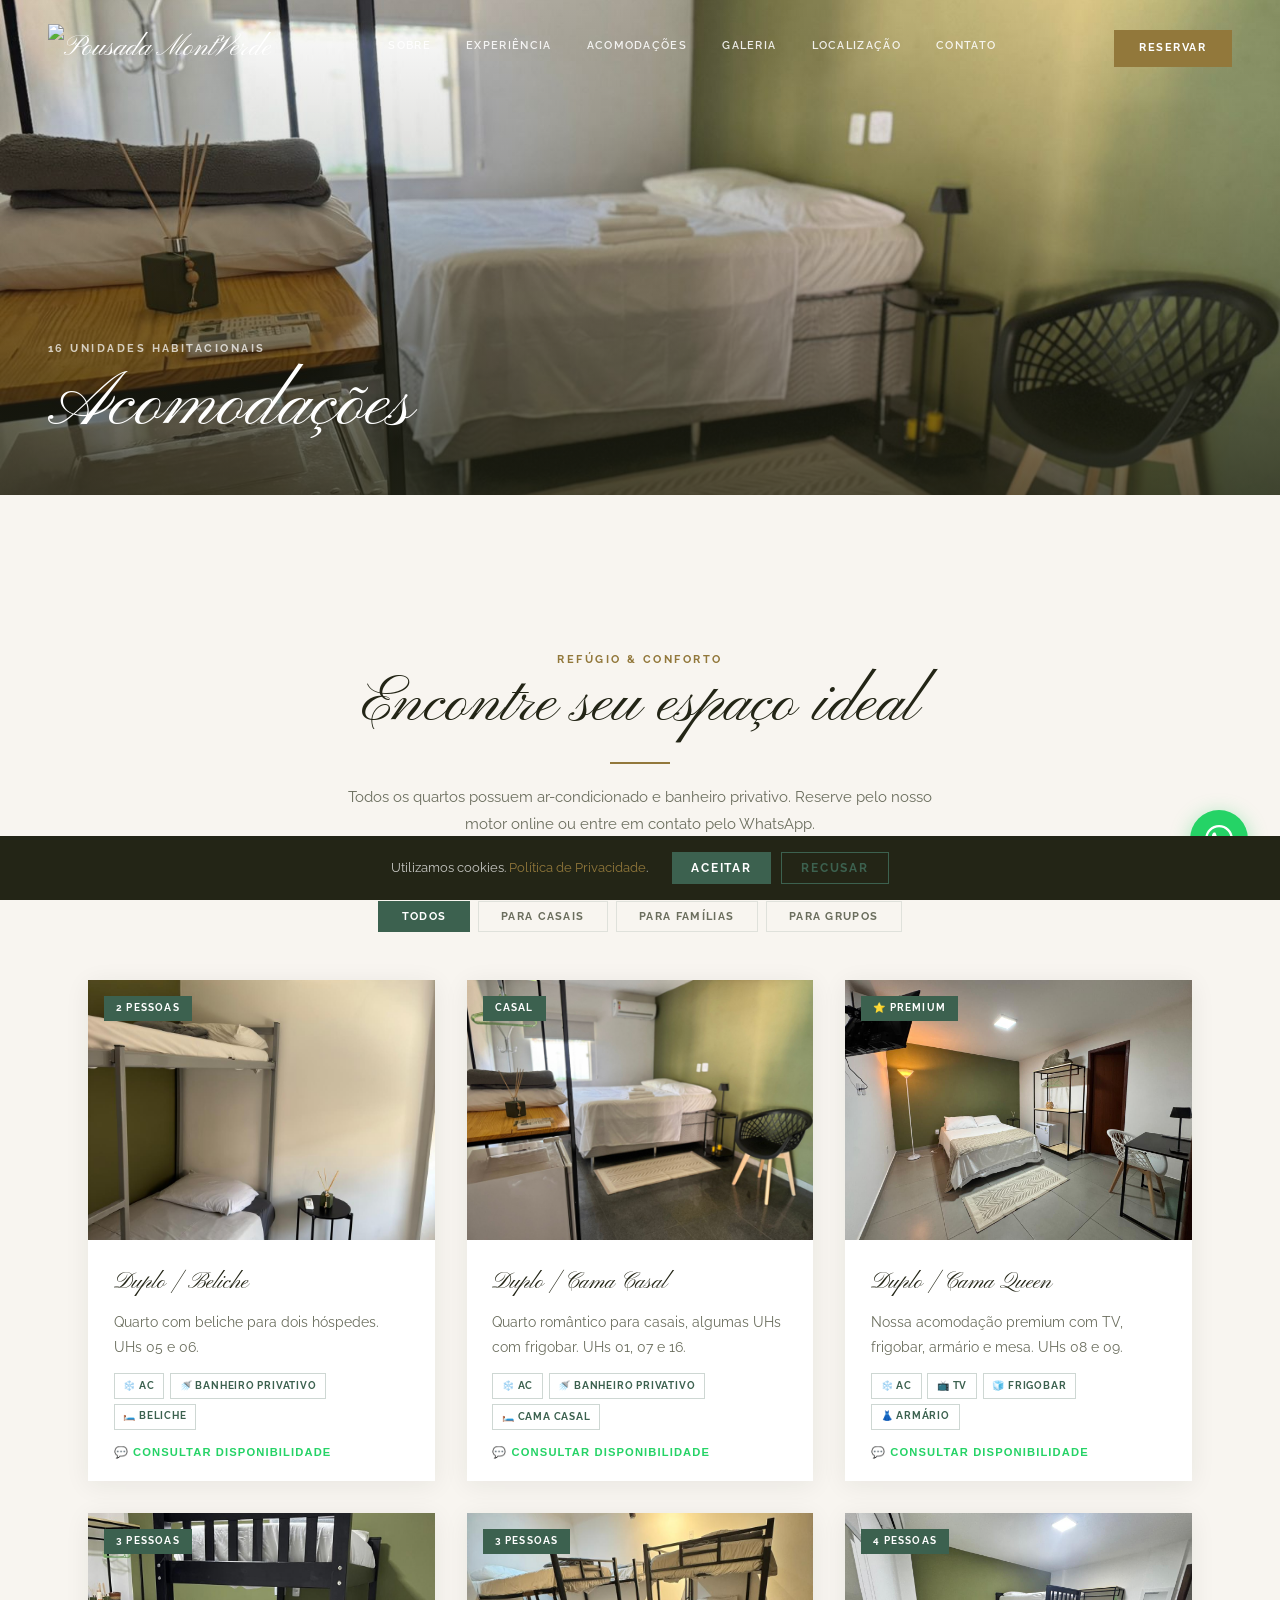
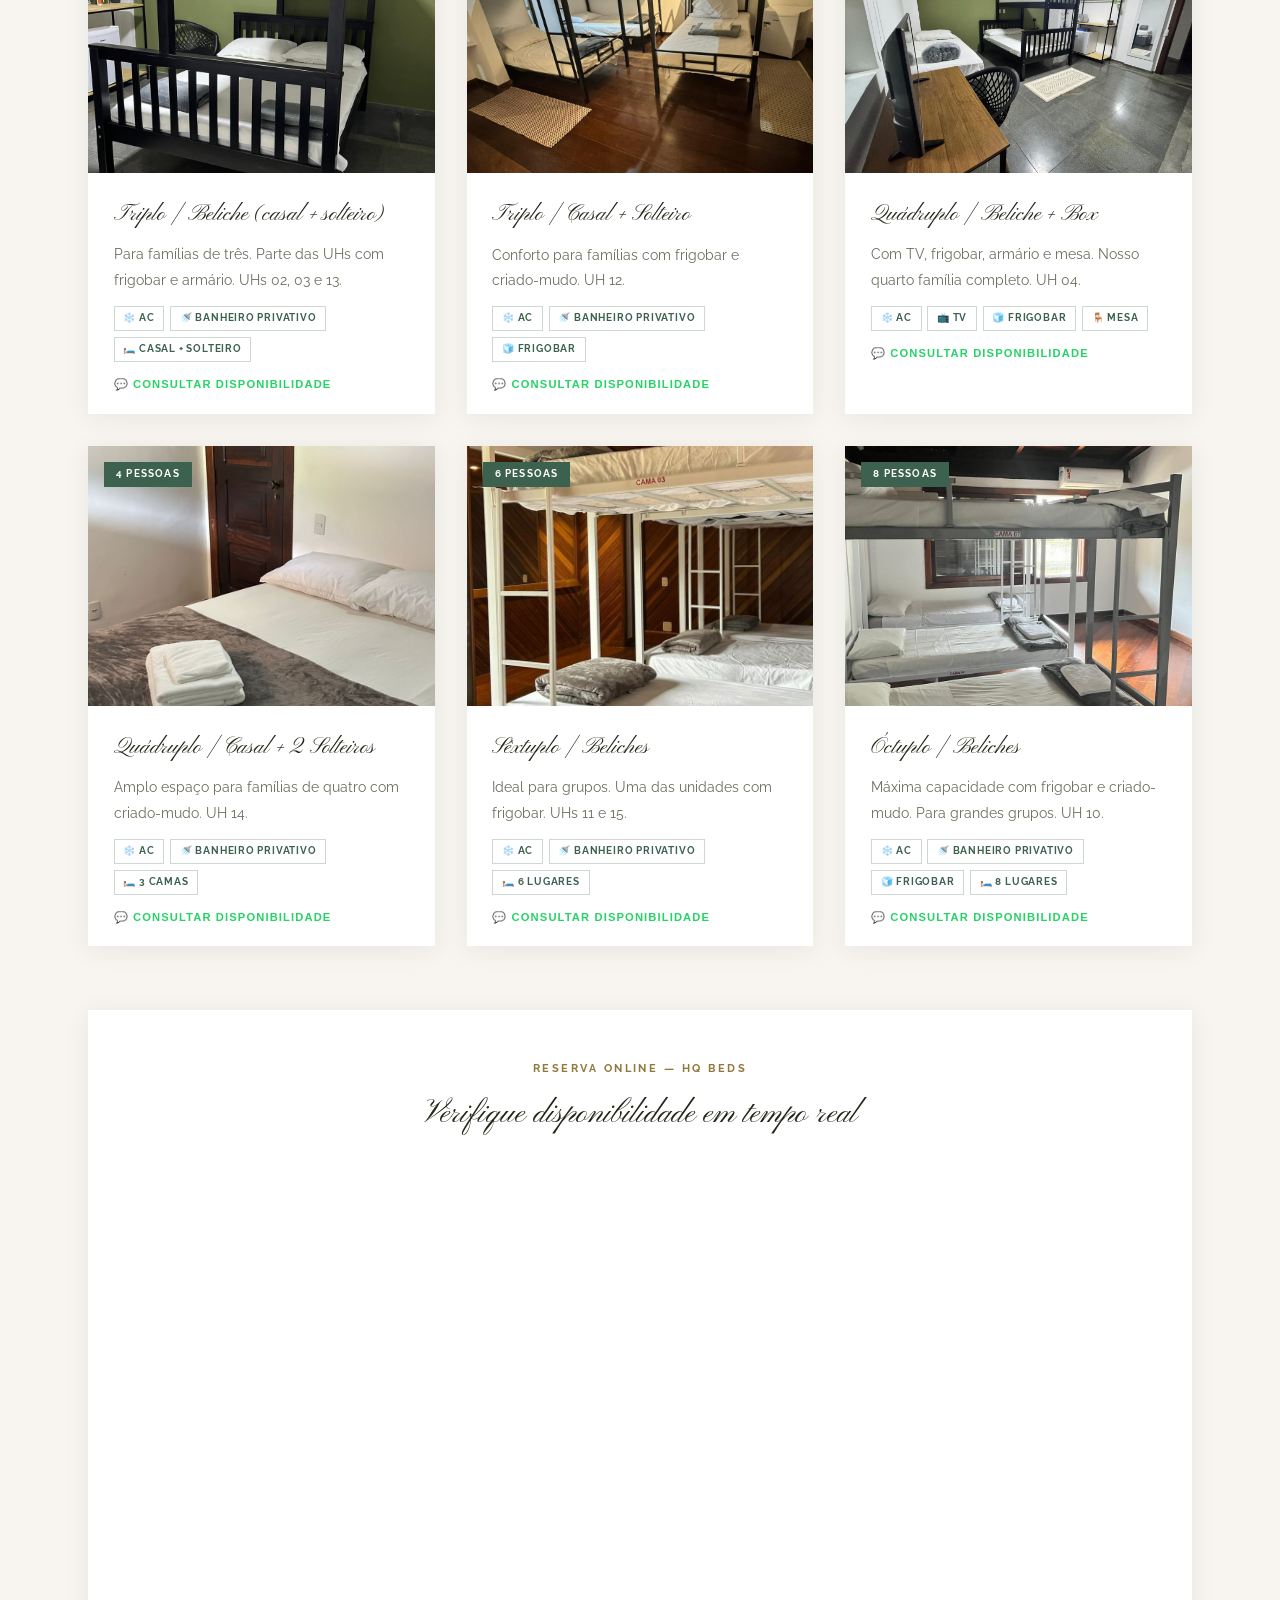
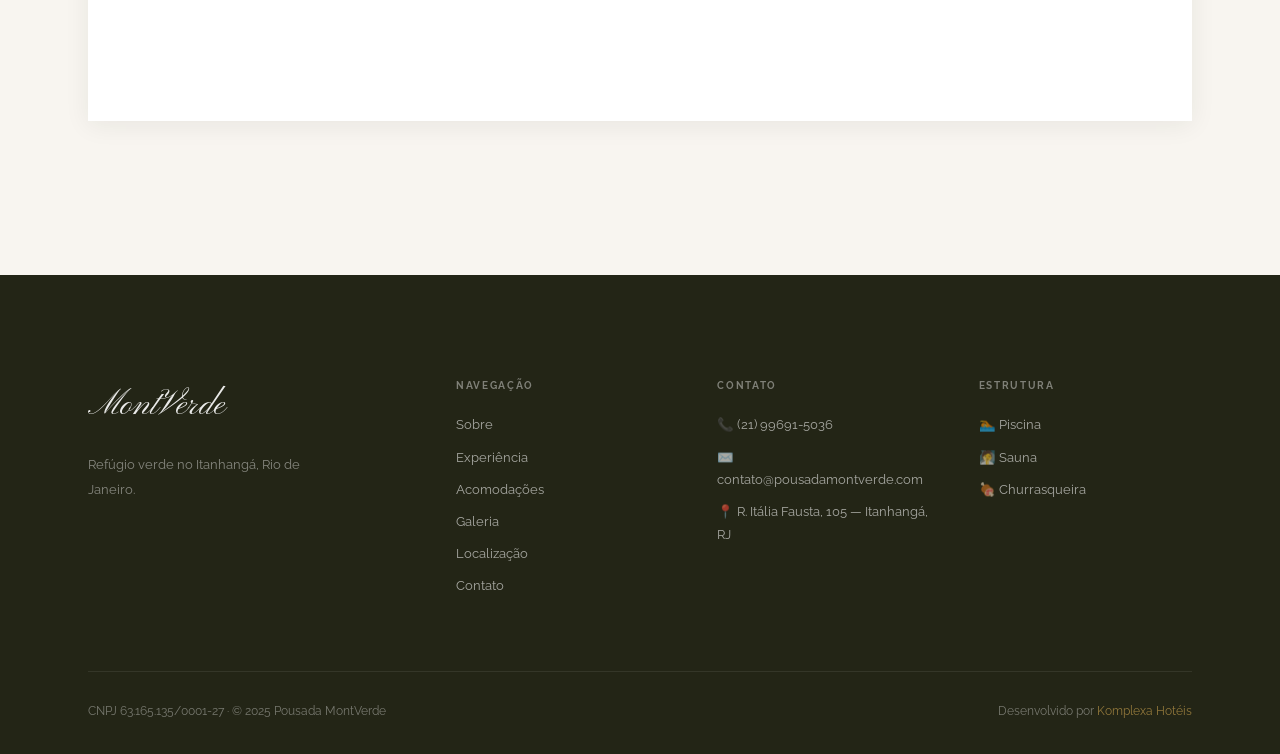
==== commit 0bb3921c: "Update index.html" ====
--- a/acomodacoes/index.html
+++ b/acomodacoes/index.html
@@ -15,7 +15,9 @@
 
 <header class="hdr hero-mode" id="hdr">
   <div class="hdr-inner">
-    <a href="../index.html" class="logo">MontVerde</a>
+    <a href="../index.html" class="logo">
+  <img src="assets/img/logo.png" alt="Pousada MontVerde" class="logo-img">
+</a>
     <nav class="nav">
       <a href="../sobre/">Sobre</a>
       <a href="../experiencia/">Experiência</a>
--- a/assets/css/style.css
+++ b/assets/css/style.css
@@ -112,15 +112,22 @@
 .mobnav .btn-gold { font-family:var(--font-body)!important; font-size:.75rem!important; letter-spacing:.18em!important; padding:.85rem 2rem!important; }
 
 /* ── HERO ── */
-.hero { position:relative; height:100vh; min-height:620px; display:flex; align-items:center; overflow:hidden; }
+/* ── HERO ── */
+.hero { position:relative; height:100vh; min-height:600px; display:flex; flex-direction:column; align-items:center; justify-content:center; overflow:hidden; }
 .hero-bg { position:absolute; inset:0; }
-.hero-bg img { width:100%; height:115%; object-fit:cover; }
-.hero-ov { position:absolute; inset:0; background:var(--hero-overlay); }
-.hero-c { position:relative; z-index:2; color:#fff; text-align:center; width:100%; padding:0 clamp(1.5rem,4vw,3rem); padding-top:80px; }
-.hero-c p { margin:0 auto; text-align:center; }
-.hero-c h1 { color:#fff; }
-.hero-tag { font-family:var(--font-body); font-size:clamp(1rem,1.5vw,1.2rem); color:rgba(255,255,255,.88); letter-spacing:.04em; margin-bottom:2.5rem; font-weight:300; }
-.hero-ctas { display:flex; gap:1.2rem; justify-content:center; flex-wrap:wrap; margin-bottom:2.5rem; }
+.hero-bg img { width:100%; height:100%; object-fit:cover; opacity:1; }
+.hero-ov { position:absolute; inset:0; background:linear-gradient(to bottom,rgba(20,24,14,.45) 0%,rgba(20,24,14,.72) 40%,rgba(20,24,14,.85) 100%); }
+.hero-c { position:relative; z-index:2; display:flex; flex-direction:column; align-items:center; text-align:center; padding:0 clamp(1.5rem,4vw,3rem); width:100%; gap:clamp(1.4rem,3vh,2.2rem); }
+.hero-overline { font-family:var(--font-body); font-size:.72rem; letter-spacing:.28em; text-transform:uppercase; color:rgba(255,255,255,.78); font-weight:600; display:block; margin:0; }
+.hero-title { font-family:var(--font-display); font-size:clamp(4.5rem,12vw,9rem); font-weight:400; line-height:1; color:#fff; margin:0; }
+.hero-divider { width:50px; height:1.5px; background:var(--cta); margin:0; display:none; }
+.hero-sub { font-family:var(--font-body); font-size:clamp(1rem,1.6vw,1.25rem); color:rgba(255,255,255,.92); letter-spacing:.05em; font-weight:300; margin:0; }
+.hero-ctas { display:flex; gap:1.2rem; justify-content:center; flex-wrap:wrap; margin:0; }
+.hero-scroll { position:absolute; bottom:2.5rem; left:50%; transform:translateX(-50%); z-index:2; display:flex; flex-direction:column; align-items:center; gap:.6rem; color:rgba(255,255,255,.6); text-decoration:none; transition:color .3s; }
+.hero-scroll:hover { color:rgba(255,255,255,.95); }
+.hero-scroll-label { font-family:var(--font-body); font-size:.62rem; letter-spacing:.22em; text-transform:uppercase; }
+.hero-scroll-line { width:1px; height:40px; background:rgba(255,255,255,.45); animation:scrollPulse 2s ease-in-out infinite; }
+@keyframes scrollPulse { 0%,100%{opacity:.3} 50%{opacity:1} }
 .scroll-hint { position:absolute; bottom:2.5rem; left:50%; transform:translateX(-50%); display:flex; flex-direction:column; align-items:center; gap:.5rem; z-index:2; }
 .scroll-hint span { font-family:var(--font-body); font-size:.62rem; letter-spacing:.2em; text-transform:uppercase; color:rgba(255,255,255,.55); }
 .scl { width:1px; height:50px; background:linear-gradient(to bottom,rgba(255,255,255,.5),transparent); animation:scrollPulse 1.8s ease-in-out infinite; }
@@ -328,8 +335,6 @@
   .sobre-imgs { grid-template-columns:1fr; }
   .sobre-img-big { grid-column:span 1; }
   /* hero widget no mobile */
-  .hero-c { padding-top:100px; }
-  .hero iframe { width:100%!important; max-width:320px; }
   /* wa modal full width */
   .wa-modal.open { padding:0 1rem 5rem 1rem; align-items:flex-end; justify-content:center; }
   .wa-box { width:100%!important; max-width:420px; }
@@ -340,9 +345,9 @@
   .rp-g { grid-template-columns:1fr; }
   .strip-g { grid-template-columns:1fr; }
   .hero-ctas { flex-direction:column; align-items:center; }
+  .hero-title { font-size:clamp(3.5rem,15vw,6rem); }
   .wa-btn { bottom:1.2rem; right:1.2rem; }
   .hero-c h1 { font-size:clamp(2.5rem,14vw,4.5rem); }
-  .hero-tag { font-size:.9rem; }
   .strip-i { padding:.5rem; }
   section { padding:clamp(3rem,8vw,5rem) 0; }
   .ft-bottom { flex-direction:column; text-align:center; gap:.5rem; }
@@ -361,7 +366,6 @@
 .nearby-item span { font-size:.82rem; color:var(--text-muted); font-family:var(--font-body); font-weight:600; letter-spacing:.02em; }
 
 /* ── HERO TAG CENTERED ── */
-.hero-tag { text-align:center; margin-left:auto; margin-right:auto; max-width:60ch; }
 
 /* ── CTA SECTION UTILITY ── */
 .cta-section { text-align:center; }
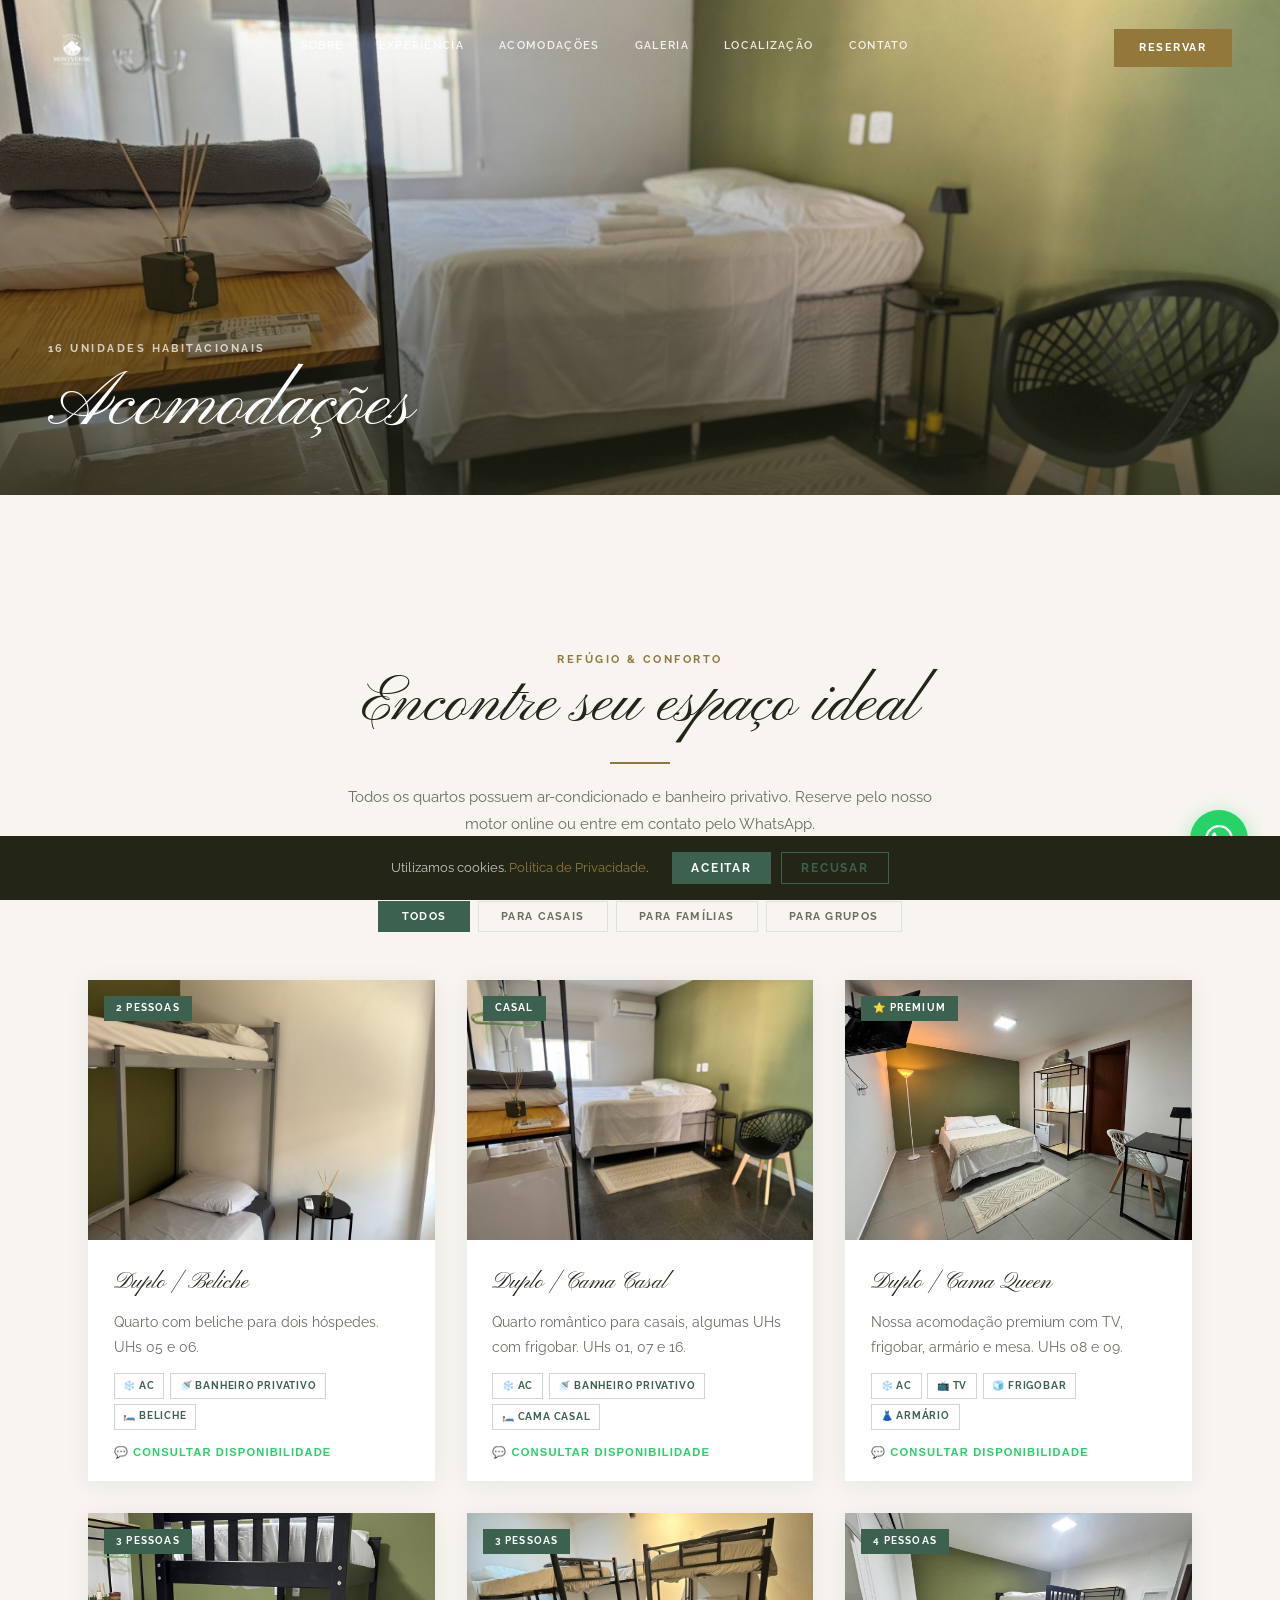
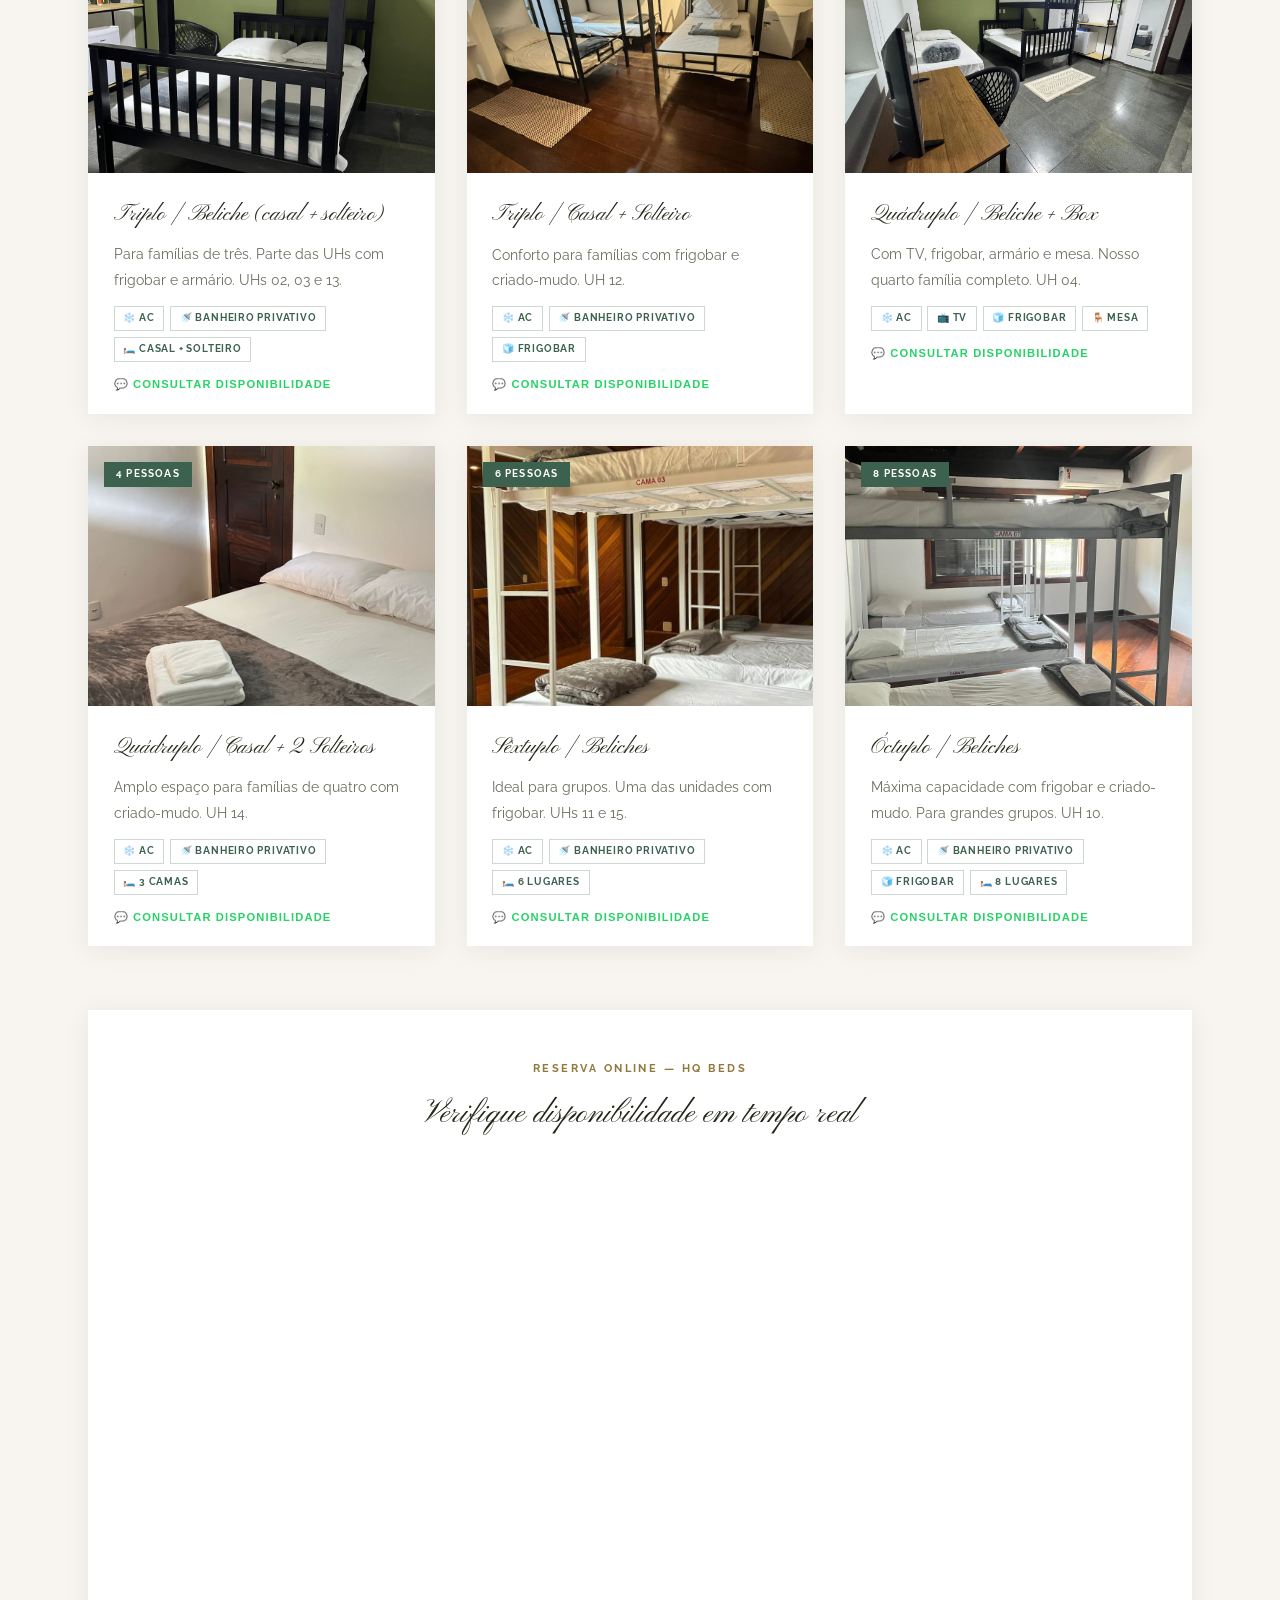
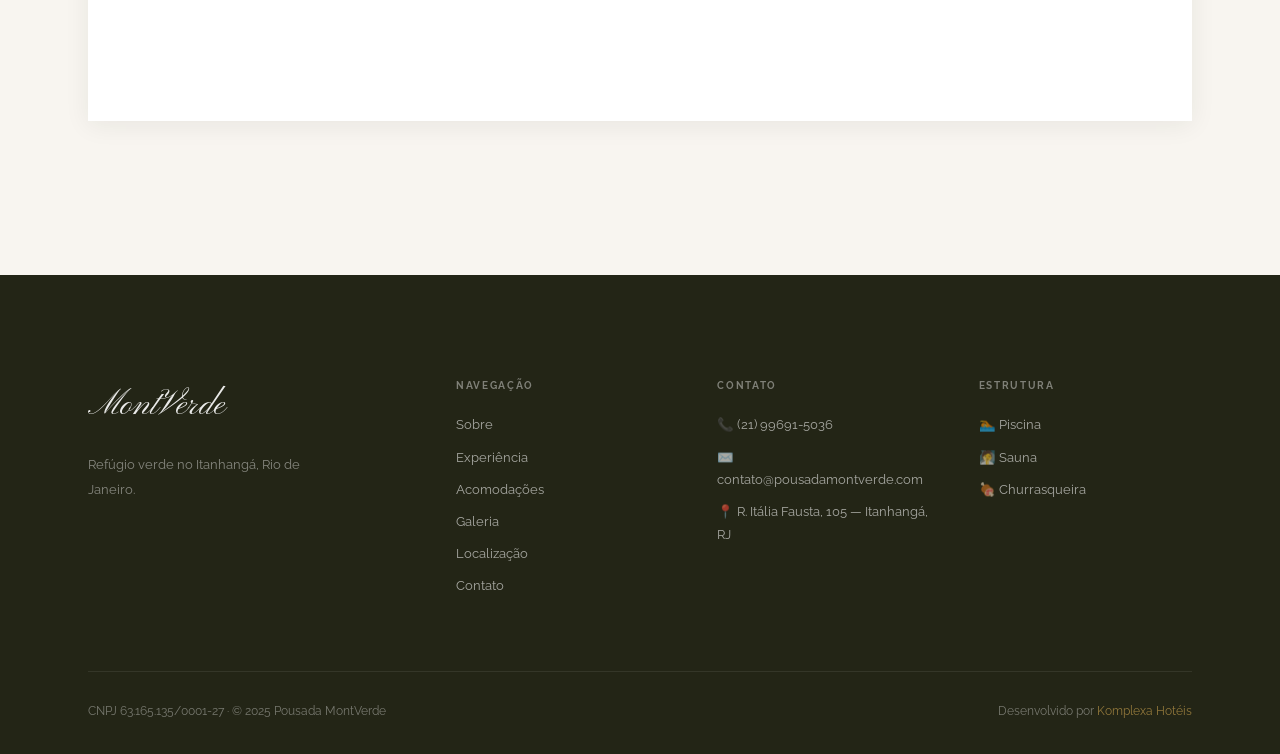
==== commit 03d7def4: "Update index.html" ====
--- a/acomodacoes/index.html
+++ b/acomodacoes/index.html
@@ -16,7 +16,7 @@
 <header class="hdr hero-mode" id="hdr">
   <div class="hdr-inner">
     <a href="../index.html" class="logo">
-  <img src="assets/img/logo.png" alt="Pousada MontVerde" class="logo-img">
+  <img src="/assets/img/logo.png" alt="Pousada MontVerde" class="logo-img">
 </a>
     <nav class="nav">
       <a href="../sobre/">Sobre</a>
--- a/assets/css/style.css
+++ b/assets/css/style.css
@@ -379,3 +379,15 @@
   .wa-modal.open { padding:0 1rem 5rem 1rem; align-items:flex-end; justify-content:center; }
   .wa-box,.wa-modal-box { width:100%!important; max-width:420px; }
 }
+
+/* ── LOGOTIPO ── */
+.logo-img {
+  height: 48px;
+  width: auto;
+  display: block;
+  filter: brightness(0) invert(1); /* deixa a logo branca no hero */
+  transition: filter .3s;
+}
+.hdr.solid .logo-img {
+  filter: none; /* logo colorida quando o header fica sólido */
+}
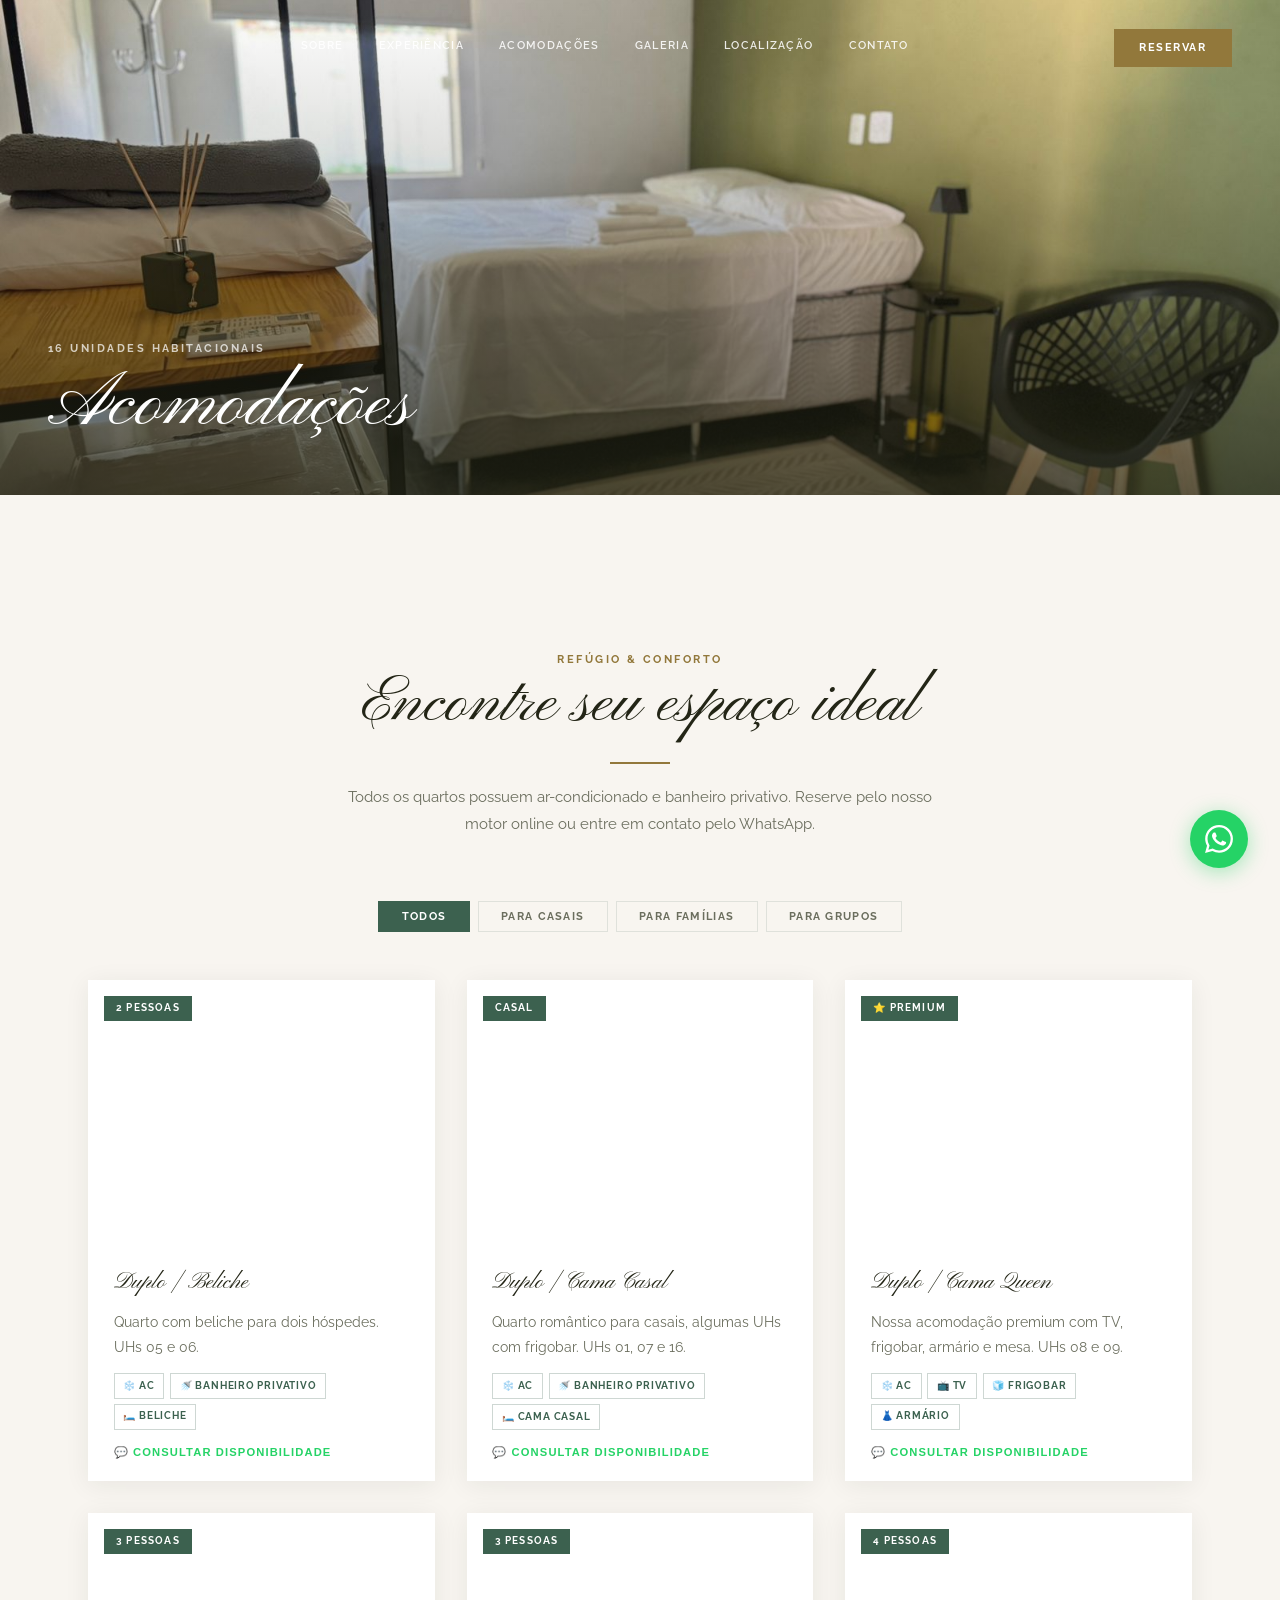
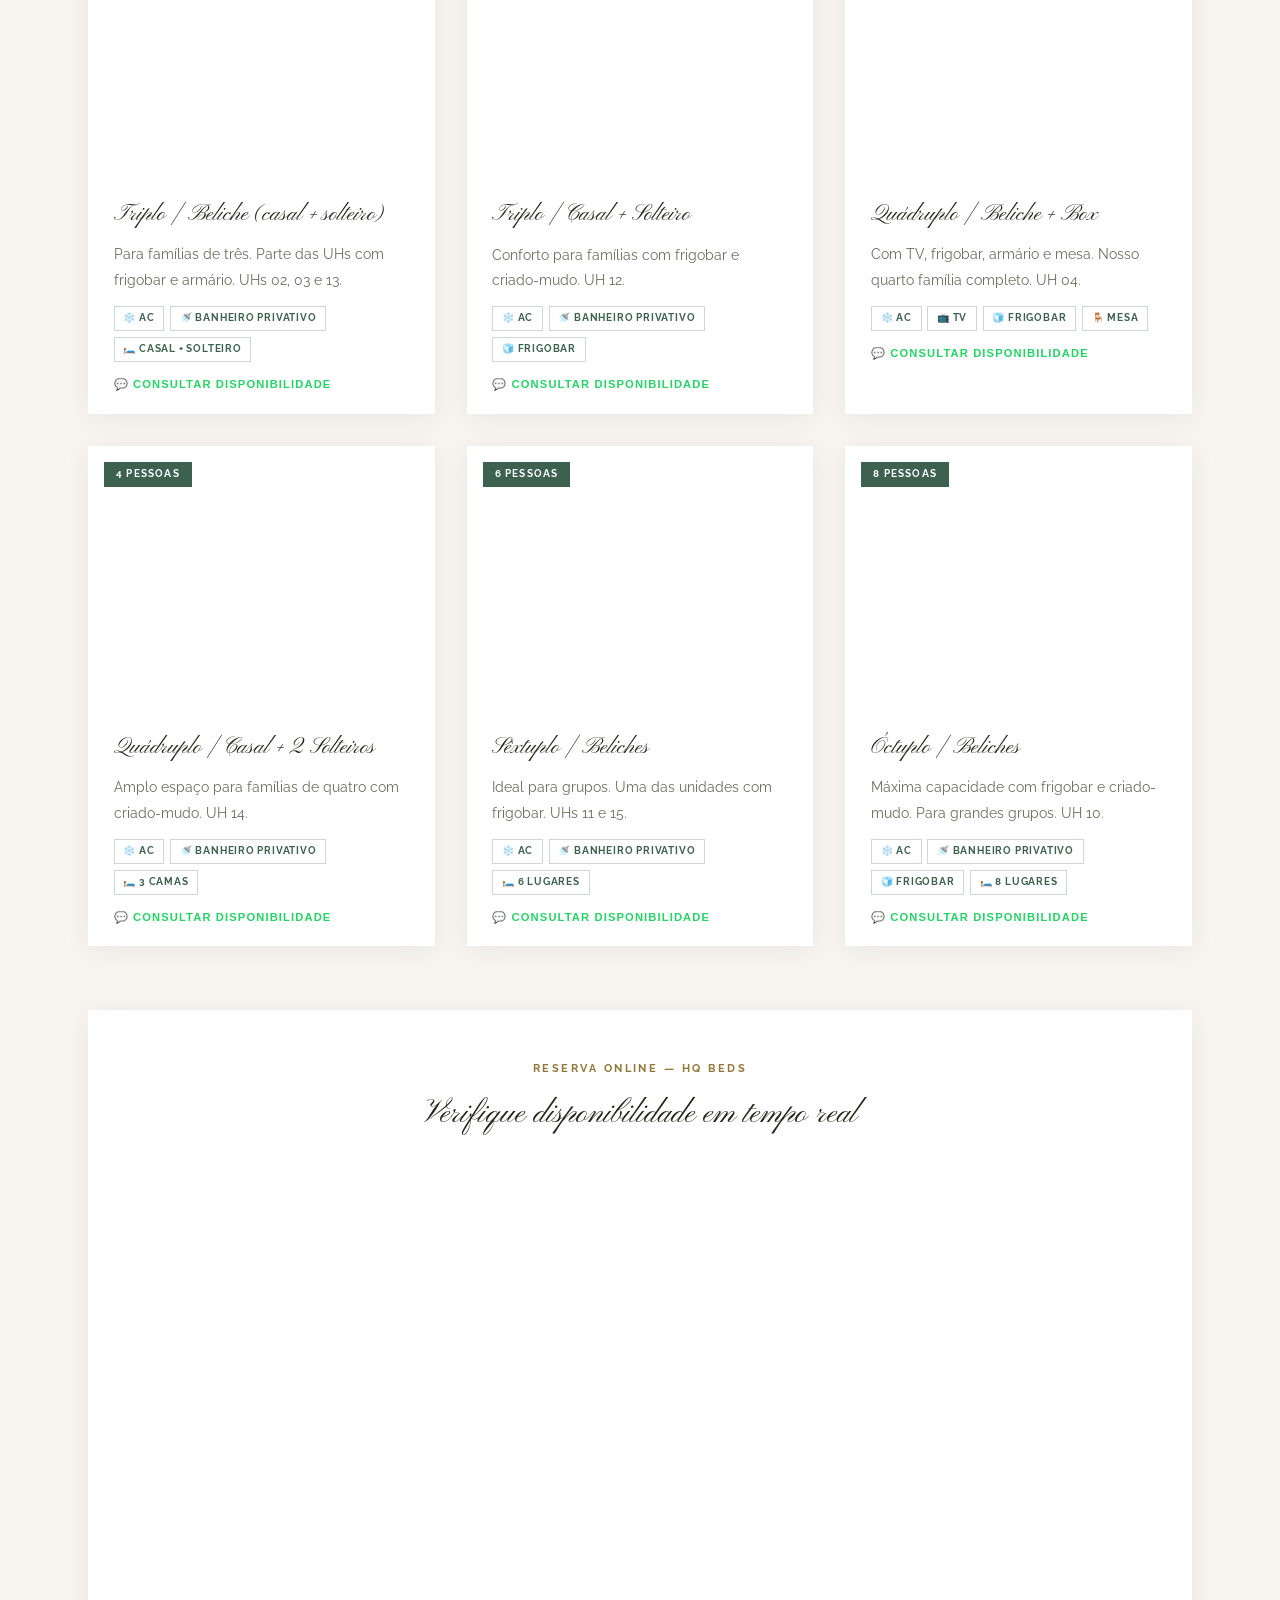
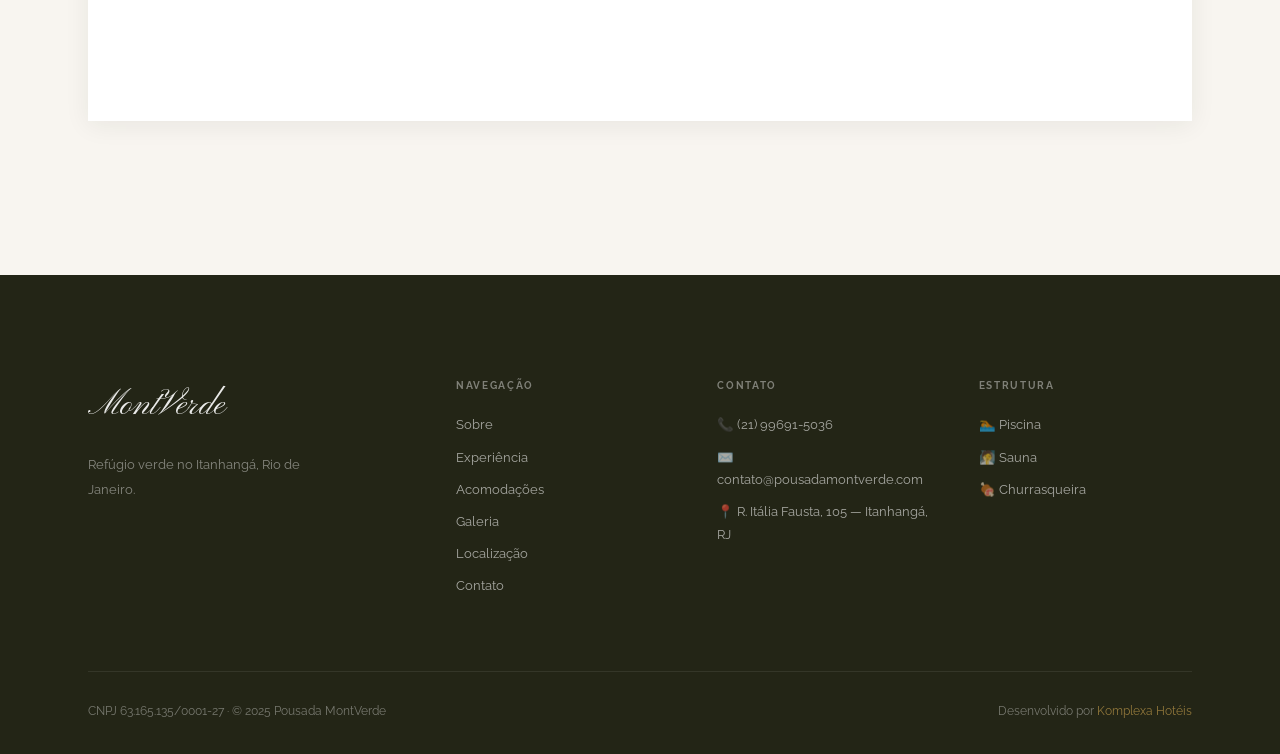
==== commit 451cb0c8: "Update index.html" ====
--- a/acomodacoes/index.html
+++ b/acomodacoes/index.html
@@ -3,6 +3,7 @@
 <head>
 <meta charset="UTF-8">
 <meta name="viewport" content="width=device-width, initial-scale=1.0">
+<link rel="icon" type="image/x-icon" href="../favicon.ico">
 <title>Acomodações — Pousada MontVerde | Itanhangá, Rio de Janeiro</title>
 <meta name="description" content="16 unidades habitacionais na Pousada MontVerde: quartos para casais, famílias e grupos no Itanhangá, Rio de Janeiro.">
 <script>(function(w,d,s,l,i){w[l]=w[l]||[];w[l].push({'gtm.start':new Date().getTime(),event:'gtm.js'});var f=d.getElementsByTagName(s)[0],j=d.createElement(s),dl=l!='dataLayer'?'&l='+l:'';j.async=true;j.src='https://www.googletagmanager.com/gtm.js?id='+i+dl;f.parentNode.insertBefore(j,f);})(window,document,'script','dataLayer','GTM-MXDKKWH3');</script>
@@ -16,7 +17,7 @@
 <header class="hdr hero-mode" id="hdr">
   <div class="hdr-inner">
     <a href="../index.html" class="logo">
-  <img src="/assets/img/logo.png" alt="Pousada MontVerde" class="logo-img">
+  <img src="../assets/img/logo.png" alt="Pousada MontVerde" class="logo-img">
 </a>
     <nav class="nav">
       <a href="../sobre/">Sobre</a>
@@ -127,13 +128,15 @@
   </div>
 </footer>
 
-<button class="wa-btn" onclick="openWAModal()" aria-label="WhatsApp"><svg viewBox="0 0 24 24"><path d="M17.472 14.382c-.297-.149-1.758-.867-2.03-.967-.273-.099-.471-.148-.67.15-.197.297-.767.966-.94 1.164-.173.199-.347.223-.644.075-.297-.15-1.255-.463-2.39-1.475-.883-.788-1.48-1.761-1.653-2.059-.173-.297-.018-.458.13-.606.134-.133.298-.347.446-.52.149-.174.198-.298.298-.497.099-.198.05-.371-.025-.52-.075-.149-.669-1.612-.916-2.207-.242-.579-.487-.5-.669-.51-.173-.008-.371-.01-.57-.01-.198 0-.52.074-.792.372-.272.297-1.04 1.016-1.04 2.479 0 1.462 1.065 2.875 1.213 3.074.149.198 2.096 3.2 5.077 4.487.709.306 1.262.489 1.694.625.712.227 1.36.195 1.871.118.571-.085 1.758-.719 2.006-1.413.248-.694.248-1.289.173-1.413-.074-.124-.272-.198-.57-.347m-5.421 7.403h-.004a9.87 9.87 0 01-5.031-1.378l-.361-.214-3.741.982.998-3.648-.235-.374a9.86 9.86 0 01-1.51-5.26c.001-5.45 4.436-9.884 9.888-9.884 2.64 0 5.122 1.03 6.988 2.898a9.825 9.825 0 012.893 6.994c-.003 5.45-4.437 9.884-9.885 9.884m8.413-18.297A11.815 11.815 0 0012.05 0C5.495 0 .16 5.335.157 11.892c0 2.096.547 4.142 1.588 5.945L.057 24l6.305-1.654a11.882 11.882 0 005.683 1.448h.005c6.554 0 11.89-5.335 11.893-11.893a11.821 11.821 0 00-3.48-8.413z"/></svg></button>
+<button class="wa-btn" onclick="openWAModal()" aria-label="WhatsApp">
+  <svg viewBox="0 0 24 24"><path d="M17.472 14.382c-.297-.149-1.758-.867-2.03-.967-.273-.099-.471-.148-.67.15-.197.297-.767.966-.94 1.164-.173.199-.347.223-.644.075-.297-.15-1.255-.463-2.39-1.475-.883-.788-1.48-1.761-1.653-2.059-.173-.297-.018-.458.13-.606.134-.133.298-.347.446-.52.149-.174.198-.298.298-.497.099-.198.05-.371-.025-.52-.075-.149-.669-1.612-.916-2.207-.242-.579-.487-.5-.669-.51-.173-.008-.371-.01-.57-.01-.198 0-.52.074-.792.372-.272.297-1.04 1.016-1.04 2.479 0 1.462 1.065 2.875 1.213 3.074.149.198 2.096 3.2 5.077 4.487.709.306 1.262.489 1.694.625.712.227 1.36.195 1.871.118.571-.085 1.758-.719 2.006-1.413.248-.694.248-1.289.173-1.413-.074-.124-.272-.198-.57-.347m-5.421 7.403h-.004a9.87 9.87 0 01-5.031-1.378l-.361-.214-3.741.982.998-3.648-.235-.374a9.86 9.86 0 01-1.51-5.26c.001-5.45 4.436-9.884 9.888-9.884 2.64 0 5.122 1.03 6.988 2.898a9.825 9.825 0 012.893 6.994c-.003 5.45-4.437 9.884-9.885 9.884m8.413-18.297A11.815 11.815 0 0012.05 0C5.495 0 .16 5.335.157 11.892c0 2.096.547 4.142 1.588 5.945L.057 24l6.305-1.654a11.882 11.882 0 005.683 1.448h.005c6.554 0 11.89-5.335 11.893-11.893a11.821 11.821 0 00-3.48-8.413z"/></svg>
+</button>
 <div class="wa-modal" id="waModal">
   <div class="wa-box">
-    <div class="wa-box-hdr"><h4>💬 Consultar Quarto</h4><button class="wa-close" onclick="closeWAModal()">×</button></div>
+    <div class="wa-box-hdr"><h4>💬 Falar com a Pousada</h4><button class="wa-close" onclick="closeWAModal()">×</button></div>
     <form onsubmit="submitWAForm(event)">
-      <input type="hidden" id="wa-contexto" value="">
-      <div class="fg"><label>Seu nome *</label><input type="text" id="wa-nome" placeholder="Seu nome" required></div>
+      <input type="hidden" id="wa-contexto" value="Página Sobre">
+      <div class="fg"><label>Seu nome *</label><input type="text" id="wa-nome" placeholder="Como posso te chamar?" required></div>
       <div class="fg"><label>Telefone *</label><input type="tel" id="wa-tel" placeholder="(21) 99999-9999" required></div>
       <div class="fg"><label>E-mail</label><input type="email" id="wa-email" placeholder="seu@email.com"></div>
       <div class="fg"><label>Check-in</label><input type="date" id="wa-checkin"></div>
